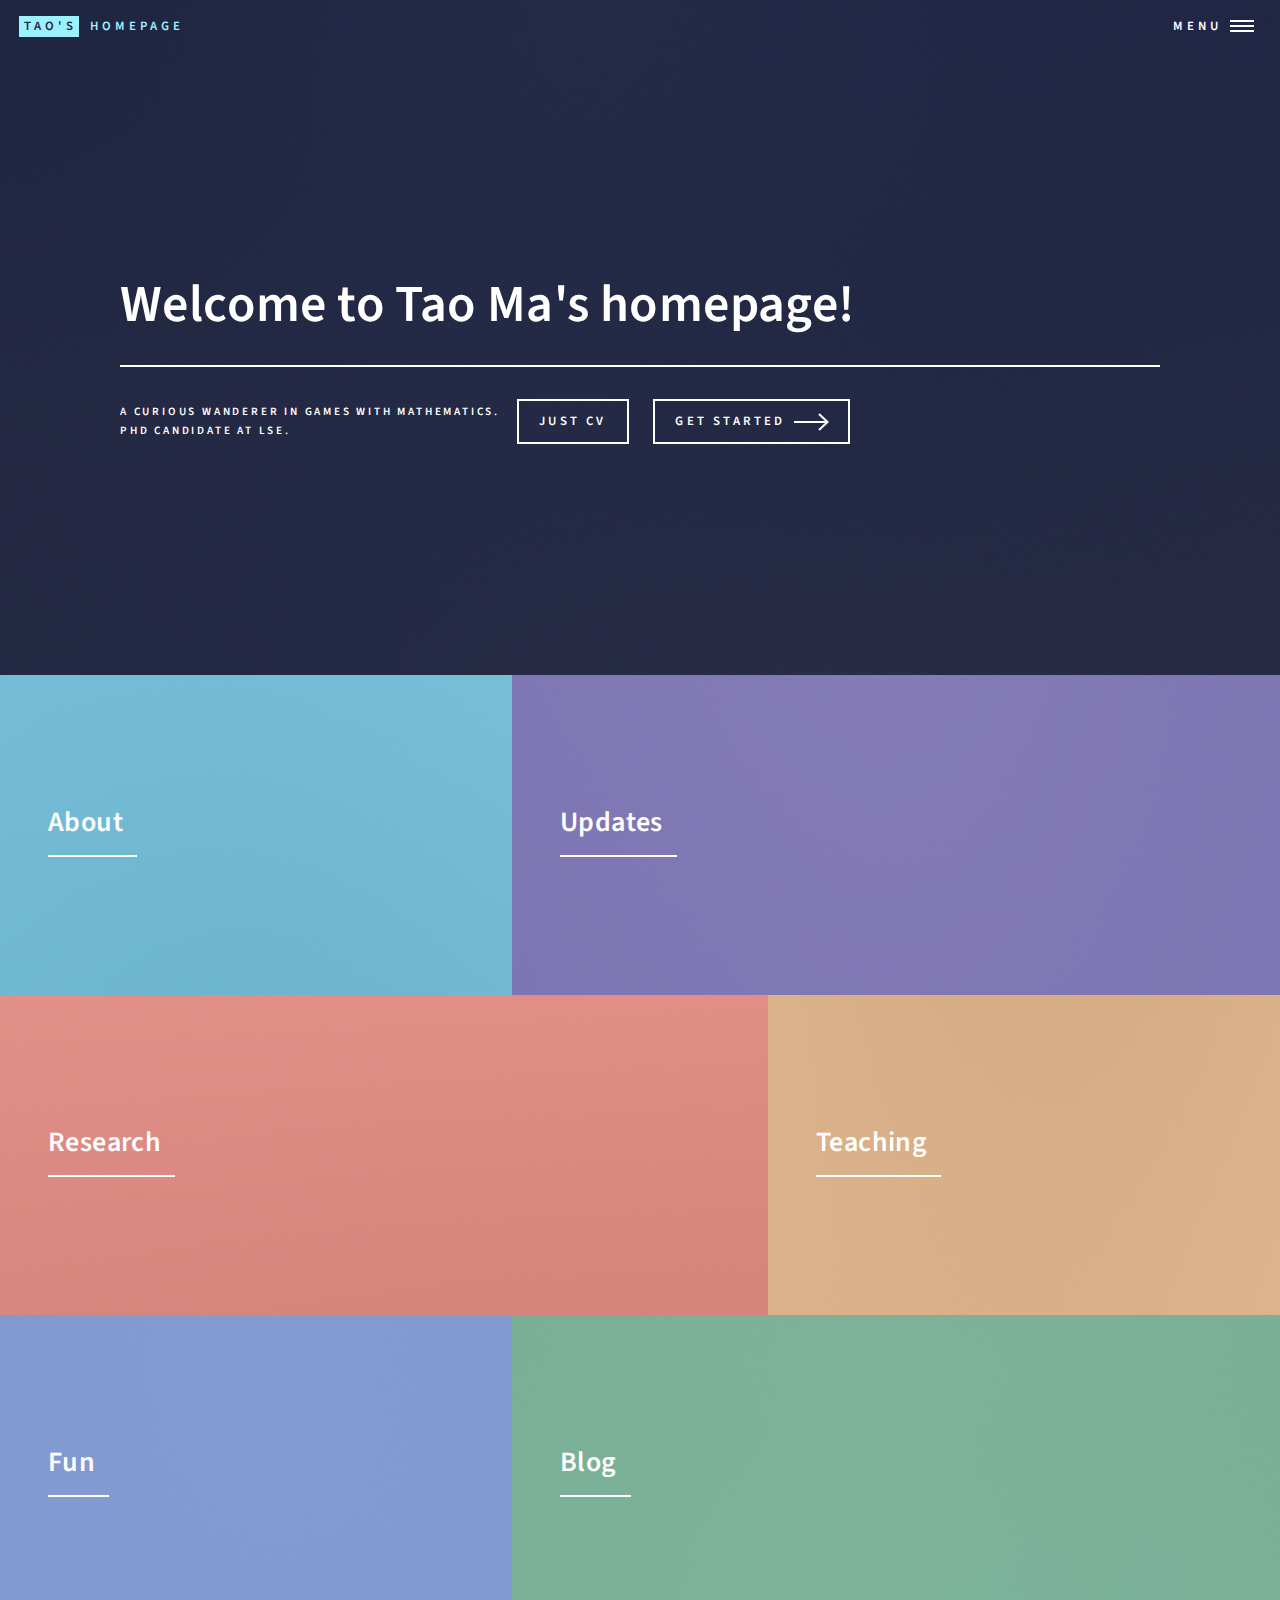
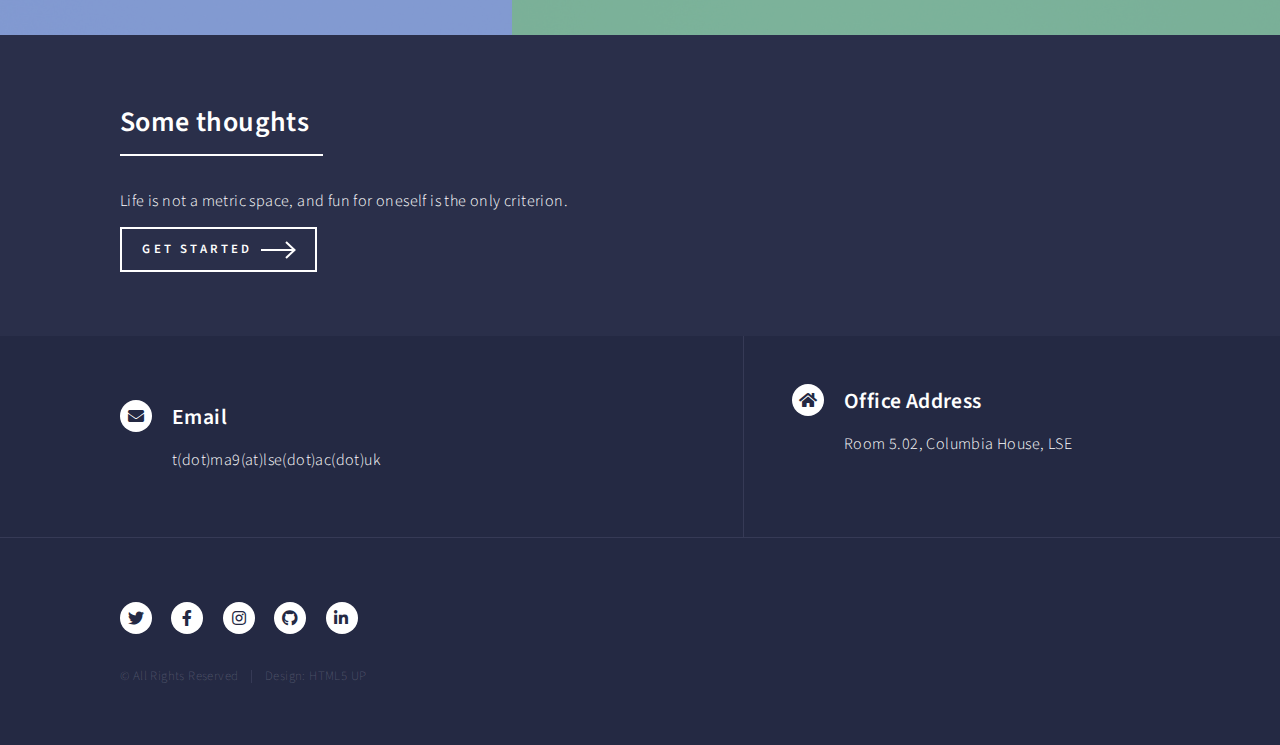
==== index.html @ 15cf1375 "tags" ====
<!DOCTYPE HTML>
<!--
	Forty by HTML5 UP
	html5up.net | @ajlkn
	Free for personal and commercial use under the CCA 3.0 license (html5up.net/license)
-->
<html>
	<head>
		<meta name="google-site-verification" content="vP4Nn0Rr1ziEJzE3baxmVvoo2MXydyArJCoRMBMx2aM" />
		<title>Tao Ma LSE | Homepage</title>
		<meta name="description" content="PhD candidate in Data Science at LSE, focusing on decision sciences with mathematical theories and applicable methods.">
		<meta charset="utf-8" />
		<meta name="viewport" content="width=device-width, initial-scale=1, user-scalable=no" />
		<link rel="stylesheet" href="assets/css/main.css" />
		<noscript><link rel="stylesheet" href="assets/css/noscript.css" /></noscript>

		<!-- Google tag (gtag.js) -->
		<script async src="https://www.googletagmanager.com/gtag/js?id=G-JECNV6J9NW"></script>
		<script>
			window.dataLayer = window.dataLayer || [];
			function gtag(){dataLayer.push(arguments);}
			gtag('js', new Date());

			gtag('config', 'G-JECNV6J9NW');
		</script>
	</head>
	<body class="is-preload">

		<!-- Wrapper -->
			<div id="wrapper">

				<!-- Header -->
					<header id="header" class="alt">
						<a href="index.html" class="logo"><strong>Tao's</strong> <span>Homepage</span></a>
						<nav>
							<a href="#menu">Menu</a>
						</nav>
					</header>

				<!-- Menu -->
					<nav id="menu">
						<ul class="links">
							<li><a href="index.html">Home</a></li>
							<li><a href="about.html">About</a></li>
							<li><a href="updates.html">Updates</a></li>
							<li><a href="research.html">Research</a></li>
							<li><a href="teaching.html">Teaching</a></li>
							<li><a href="fun.html">Fun</a></li>
							<li><a href="blog.html">Blog</a></li>
						</ul>
						<ul class="actions stacked">
							<li><a href="#" class="button primary fit">Get Started</a></li>
							<!-- <li><a href="#" class="button fit">Log In</a></li> -->
						</ul>
					</nav>

				<!-- Banner -->
					<section id="banner" class="major">
						<div class="inner">
							<header class="major">
								<h1>Welcome to Tao Ma's homepage!</h1>
							</header>
							<div class="content">
								<p>A curious wanderer in games with mathematics.<br>
								PhD candidate at LSE.</p>
								<ul class="actions">
									<li><a href="files/CV/cv_medium.pdf" class="button">Just CV</a></li>
								</ul>
								<ul class="actions">
									<li><a href="#one" class="button next scrolly">Get Started</a></li>
								</ul>
							</div>
						</div>
					</section>

				<!-- Main -->
					<div id="main">

						<!-- One -->
							<section id="one" class="tiles">
								<article>
									<span class="image">
										<img src="images/pic01.jpg" alt="" />
									</span>
									<header class="major">
										<h3><a href="about.html" class="link">About</a></h3>
										<!-- <p>Ipsum dolor sit amet</p> -->
									</header>
								</article>
								<article>
									<span class="image">
										<img src="images/pic02.jpg" alt="" />
									</span>
									<header class="major">
										<h3><a href="updates.html" class="link">Updates</a></h3>
										<!-- <p>feugiat amet tempus</p> -->
									</header>
								</article>
								<article>
									<span class="image">
										<img src="images/pic03.jpg" alt="" />
									</span>
									<header class="major">
										<h3><a href="research.html" class="link">Research</a></h3>
										<!-- <p>Lorem etiam nullam</p> -->
									</header>
								</article>
								<article>
									<span class="image">
										<img src="images/pic04.jpg" alt="" />
									</span>
									<header class="major">
										<h3><a href="teaching.html" class="link">Teaching</a></h3>
										<!-- <p>Nisl sed aliquam</p> -->
									</header>
								</article>
								<article>
									<span class="image">
										<img src="images/pic05.jpg" alt="" />
									</span>
									<header class="major">
										<h3><a href="fun.html" class="link">Fun</a></h3>
										<!-- <p>Ipsum dolor sit amet</p> -->
									</header>
								</article>
								<article>
									<span class="image">
										<img src="images/pic06.jpg" alt="" />
									</span>
									<header class="major">
										<h3><a href="blog.html" class="link">Blog</a></h3>
										<!-- <p>Feugiat amet tempus</p> -->
									</header>
								</article>
							</section>

						<!-- Two -->
							<section id="two">
								<div class="inner">
									<header class="major">
										<h2>Some thoughts</h2>
									</header>
									<p>Life is not a metric space, and fun for oneself is the only criterion.</p>
									<!--
									<ul class="actions">
										<li><a href="landing.html" class="button next">Get Started</a></li>
									</ul>
									-->
									<ul class="actions">
										<li><a href="#one" class="button next scrolly">Get Started</a></li>
									</ul>
								</div>
							</section>

					</div>

				<!-- Contact -->
					<section id="contact">
						<div class="inner">
							<section>
								<div class="contact-method">
									<span class="icon solid alt fa-envelope"></span>
									<h3>Email</h3>
									<span>t(dot)ma9(at)lse(dot)ac(dot)uk</span>
								</div>
							</section>
							<section class="split">
								<section>
									<div class="contact-method">
										<span class="icon solid alt fa-home"></span>
										<h3>Office Address</h3>
										<span>Room 5.02, Columbia House, LSE</span>
									</div>
								</section>
							</section>
						</div>
					</section>

				<!-- Footer -->
					<footer id="footer">
						<div class="inner">
							<ul class="icons">
								<li><a href="#" class="icon brands alt fa-twitter"><span class="label">Twitter</span></a></li>
								<li><a href="#" class="icon brands alt fa-facebook-f"><span class="label">Facebook</span></a></li>
								<li><a href="#" class="icon brands alt fa-instagram"><span class="label">Instagram</span></a></li>
								<li><a href="https://github.com/xiaobaobaochifan" class="icon brands alt fa-github"><span class="label">GitHub</span></a></li>
								<li><a href="https://www.linkedin.com/in/tao-ma-93642013a/" class="icon brands alt fa-linkedin-in"><span class="label">LinkedIn</span></a></li>
							</ul>
							<ul class="copyright">
								<li>&copy; All Rights Reserved</li><li>Design: <a href="https://html5up.net">HTML5 UP</a></li>
							</ul>
						</div>
					</footer>

			</div>

		<!-- Scripts -->
			<script src="assets/js/jquery.min.js"></script>
			<script src="assets/js/jquery.scrolly.min.js"></script>
			<script src="assets/js/jquery.scrollex.min.js"></script>
			<script src="assets/js/browser.min.js"></script>
			<script src="assets/js/breakpoints.min.js"></script>
			<script src="assets/js/util.js"></script>
			<script src="assets/js/main.js"></script>

	</body>
</html>
---- assets/css/main.css ----
@import url(fontawesome-all.min.css);
@import url("https://fonts.googleapis.com/css?family=Source+Sans+Pro:300,300italic,600,600italic");

/*
	Forty by HTML5 UP
	html5up.net | @ajlkn
	Free for personal and commercial use under the CCA 3.0 license (html5up.net/license)
*/

html, body, div, span, applet, object,
iframe, h1, h2, h3, h4, h5, h6, p, blockquote,
pre, a, abbr, acronym, address, big, cite,
code, del, dfn, em, img, ins, kbd, q, s, samp,
small, strike, strong, sub, sup, tt, var, b,
u, i, center, dl, dt, dd, ol, ul, li, fieldset,
form, label, legend, table, caption, tbody,
tfoot, thead, tr, th, td, article, aside,
canvas, details, embed, figure, figcaption,
footer, header, hgroup, menu, nav, output, ruby,
section, summary, time, mark, audio, video {
	margin: 0;
	padding: 0;
	border: 0;
	font-size: 100%;
	font: inherit;
	vertical-align: baseline;}

article, aside, details, figcaption, figure,
footer, header, hgroup, menu, nav, section {
	display: block;}

body {
	line-height: 1;
}

ol, ul {
	list-style: none;
}

blockquote, q {
	quotes: none;
}

	blockquote:before, blockquote:after, q:before, q:after {
		content: '';
		content: none;
	}

table {
	border-collapse: collapse;
	border-spacing: 0;
}

body {
	-webkit-text-size-adjust: none;
}

mark {
	background-color: transparent;
	color: inherit;
}

input::-moz-focus-inner {
	border: 0;
	padding: 0;
}

input, select, textarea {
	-moz-appearance: none;
	-webkit-appearance: none;
	-ms-appearance: none;
	appearance: none;
}

/* Basic */

	@-ms-viewport {
		width: device-width;
	}

	body {
		-ms-overflow-style: scrollbar;
	}

	@media screen and (max-width: 480px) {

		html, body {
			min-width: 320px;
		}

	}

	html {
		box-sizing: border-box;
	}

	*, *:before, *:after {
		box-sizing: inherit;
	}

	body {
		background: #242943;
	}

		body.is-preload *, body.is-preload *:before, body.is-preload *:after {
			-moz-animation: none !important;
			-webkit-animation: none !important;
			-ms-animation: none !important;
			animation: none !important;
			-moz-transition: none !important;
			-webkit-transition: none !important;
			-ms-transition: none !important;
			transition: none !important;
		}

/* Type */

	body, input, select, textarea {
		color: #ffffff;
		font-family: "Source Sans Pro", Helvetica, sans-serif;
		font-size: 17pt;
		font-weight: 300;
		letter-spacing: 0.025em;
		line-height: 1.65;
	}

		@media screen and (max-width: 1680px) {

			body, input, select, textarea {
				font-size: 14pt;
			}

		}

		@media screen and (max-width: 1280px) {

			body, input, select, textarea {
				font-size: 12pt;
			}

		}

		@media screen and (max-width: 360px) {

			body, input, select, textarea {
				font-size: 11pt;
			}

		}

	a {
		-moz-transition: color 0.2s ease-in-out, border-bottom-color 0.2s ease-in-out;
		-webkit-transition: color 0.2s ease-in-out, border-bottom-color 0.2s ease-in-out;
		-ms-transition: color 0.2s ease-in-out, border-bottom-color 0.2s ease-in-out;
		transition: color 0.2s ease-in-out, border-bottom-color 0.2s ease-in-out;
		border-bottom: dotted 0px;
		color: inherit;
		text-decoration: none;
	}

		a:hover {
			border-bottom-color: transparent;
			color: #9bf1ff !important;
			font-weight: 600;
		}

		a:active {
			color: #53e3fb !important;
		}

	strong, b {
		color: #ffffff;
		font-weight: 600;
	}

	em, i {
		font-style: italic;
	}

	p {
		margin: 0 0 0.8em 0;
	}

	h1, h2, h3, h4, h5, h6 {
		color: #ffffff;
		font-weight: 600;
		line-height: 1.65;
		margin: 0 0 1em 0;
	}

		h1 a, h2 a, h3 a, h4 a, h5 a, h6 a {
			color: inherit;
			border-bottom: 0;
		}

	h1 {
		font-size: 2.5em;
	}

	h2 {
		font-size: 1.75em;
	}

	h3 {
		font-size: 1.35em;
	}

	h4 {
		font-size: 1.1em;
	}

	h5 {
		font-size: 0.9em;
	}

	h6 {
		font-size: 0.7em;
	}

	@media screen and (max-width: 736px) {

		h1 {
			font-size: 2em;
		}

		h2 {
			font-size: 1.5em;
		}

		h3 {
			font-size: 1.25em;
		}

	}

	sub {
		font-size: 0.8em;
		position: relative;
		top: 0.5em;
	}

	sup {
		font-size: 0.8em;
		position: relative;
		top: -0.5em;
	}

	blockquote {
		border-left: solid 4px rgba(212, 212, 255, 0.1);
		font-style: italic;
		margin: 0 0 2em 0;
		padding: 0.5em 0 0.5em 2em;
	}

	code {
		background: rgba(212, 212, 255, 0.035);
		font-family: "Courier New", monospace;
		font-size: 0.9em;
		margin: 0 0.25em;
		padding: 0.25em 0.65em;
	}

	pre {
		-webkit-overflow-scrolling: touch;
		font-family: "Courier New", monospace;
		font-size: 0.9em;
		margin: 0 0 2em 0;
	}

		pre code {
			display: block;
			line-height: 1.75;
			padding: 1em 1.5em;
			overflow-x: auto;
		}

	hr {
		border: 0;
		border-bottom: solid 1px rgba(212, 212, 255, 0.1);
		margin: 2em 0;
	}

		hr.major {
			margin: 3em 0;
		}

	.align-left {
		text-align: left;
	}

	.align-center {
		text-align: center;
	}

	.align-right {
		text-align: right;
	}

/* Row */

	.row {
		display: flex;
		flex-wrap: wrap;
		box-sizing: border-box;
		align-items: stretch;
	}

		.row > * {
			box-sizing: border-box;
		}

		.row.gtr-uniform > * > :last-child {
			margin-bottom: 0;
		}

		.row.aln-left {
			justify-content: flex-start;
		}

		.row.aln-center {
			justify-content: center;
		}

		.row.aln-right {
			justify-content: flex-end;
		}

		.row.aln-top {
			align-items: flex-start;
		}

		.row.aln-middle {
			align-items: center;
		}

		.row.aln-bottom {
			align-items: flex-end;
		}

		.row > .imp {
			order: -1;
		}

		.row > .col-1 {
			width: 8.33333%;
		}

		.row > .off-1 {
			margin-left: 8.33333%;
		}

		.row > .col-2 {
			width: 16.66667%;
		}

		.row > .off-2 {
			margin-left: 16.66667%;
		}

		.row > .col-3 {
			width: 25%;
		}

		.row > .off-3 {
			margin-left: 25%;
		}

		.row > .col-4 {
			width: 33.33333%;
		}

		.row > .off-4 {
			margin-left: 33.33333%;
		}

		.row > .col-5 {
			width: 41.66667%;
		}

		.row > .off-5 {
			margin-left: 41.66667%;
		}

		.row > .col-6 {
			width: 50%;
		}

		.row > .off-6 {
			margin-left: 50%;
		}

		.row > .col-7 {
			width: 58.33333%;
		}

		.row > .off-7 {
			margin-left: 58.33333%;
		}

		.row > .col-8 {
			width: 66.66667%;
		}

		.row > .off-8 {
			margin-left: 66.66667%;
		}

		.row > .col-9 {
			width: 75%;
		}

		.row > .off-9 {
			margin-left: 75%;
		}

		.row > .col-10 {
			width: 83.33333%;
		}

		.row > .off-10 {
			margin-left: 83.33333%;
		}

		.row > .col-11 {
			width: 91.66667%;
		}

		.row > .off-11 {
			margin-left: 91.66667%;
		}

		.row > .col-12 {
			width: 100%;
		}

		.row > .off-12 {
			margin-left: 100%;
		}

		.row.gtr-0 {
			margin-top: 0;
			margin-left: 0em;
		}

			.row.gtr-0 > * {
				padding: 0 0 0 0em;
			}

			.row.gtr-0.gtr-uniform {
				margin-top: 0em;
			}

				.row.gtr-0.gtr-uniform > * {
					padding-top: 0em;
				}

		.row.gtr-25 {
			margin-top: 0;
			margin-left: -0.5em;
		}

			.row.gtr-25 > * {
				padding: 0 0 0 0.5em;
			}

			.row.gtr-25.gtr-uniform {
				margin-top: -0.5em;
			}

				.row.gtr-25.gtr-uniform > * {
					padding-top: 0.5em;
				}

		.row.gtr-50 {
			margin-top: 0;
			margin-left: -1em;
		}

			.row.gtr-50 > * {
				padding: 0 0 0 1em;
			}

			.row.gtr-50.gtr-uniform {
				margin-top: -1em;
			}

				.row.gtr-50.gtr-uniform > * {
					padding-top: 1em;
				}

		.row {
			margin-top: 0;
			margin-left: -2em;
		}

			.row > * {
				padding: 0 0 0 2em;
			}

			.row.gtr-uniform {
				margin-top: -2em;
			}

				.row.gtr-uniform > * {
					padding-top: 2em;
				}

		.row.gtr-150 {
			margin-top: 0;
			margin-left: -3em;
		}

			.row.gtr-150 > * {
				padding: 0 0 0 3em;
			}

			.row.gtr-150.gtr-uniform {
				margin-top: -3em;
			}

				.row.gtr-150.gtr-uniform > * {
					padding-top: 3em;
				}

		.row.gtr-200 {
			margin-top: 0;
			margin-left: -4em;
		}

			.row.gtr-200 > * {
				padding: 0 0 0 4em;
			}

			.row.gtr-200.gtr-uniform {
				margin-top: -4em;
			}

				.row.gtr-200.gtr-uniform > * {
					padding-top: 4em;
				}

		@media screen and (max-width: 1680px) {

			.row {
				display: flex;
				flex-wrap: wrap;
				box-sizing: border-box;
				align-items: stretch;
			}

				.row > * {
					box-sizing: border-box;
				}

				.row.gtr-uniform > * > :last-child {
					margin-bottom: 0;
				}

				.row.aln-left {
					justify-content: flex-start;
				}

				.row.aln-center {
					justify-content: center;
				}

				.row.aln-right {
					justify-content: flex-end;
				}

				.row.aln-top {
					align-items: flex-start;
				}

				.row.aln-middle {
					align-items: center;
				}

				.row.aln-bottom {
					align-items: flex-end;
				}

				.row > .imp-xlarge {
					order: -1;
				}

				.row > .col-1-xlarge {
					width: 8.33333%;
				}

				.row > .off-1-xlarge {
					margin-left: 8.33333%;
				}

				.row > .col-2-xlarge {
					width: 16.66667%;
				}

				.row > .off-2-xlarge {
					margin-left: 16.66667%;
				}

				.row > .col-3-xlarge {
					width: 25%;
				}

				.row > .off-3-xlarge {
					margin-left: 25%;
				}

				.row > .col-4-xlarge {
					width: 33.33333%;
				}

				.row > .off-4-xlarge {
					margin-left: 33.33333%;
				}

				.row > .col-5-xlarge {
					width: 41.66667%;
				}

				.row > .off-5-xlarge {
					margin-left: 41.66667%;
				}

				.row > .col-6-xlarge {
					width: 50%;
				}

				.row > .off-6-xlarge {
					margin-left: 50%;
				}

				.row > .col-7-xlarge {
					width: 58.33333%;
				}

				.row > .off-7-xlarge {
					margin-left: 58.33333%;
				}

				.row > .col-8-xlarge {
					width: 66.66667%;
				}

				.row > .off-8-xlarge {
					margin-left: 66.66667%;
				}

				.row > .col-9-xlarge {
					width: 75%;
				}

				.row > .off-9-xlarge {
					margin-left: 75%;
				}

				.row > .col-10-xlarge {
					width: 83.33333%;
				}

				.row > .off-10-xlarge {
					margin-left: 83.33333%;
				}

				.row > .col-11-xlarge {
					width: 91.66667%;
				}

				.row > .off-11-xlarge {
					margin-left: 91.66667%;
				}

				.row > .col-12-xlarge {
					width: 100%;
				}

				.row > .off-12-xlarge {
					margin-left: 100%;
				}

				.row.gtr-0 {
					margin-top: 0;
					margin-left: 0em;
				}

					.row.gtr-0 > * {
						padding: 0 0 0 0em;
					}

					.row.gtr-0.gtr-uniform {
						margin-top: 0em;
					}

						.row.gtr-0.gtr-uniform > * {
							padding-top: 0em;
						}

				.row.gtr-25 {
					margin-top: 0;
					margin-left: -0.5em;
				}

					.row.gtr-25 > * {
						padding: 0 0 0 0.5em;
					}

					.row.gtr-25.gtr-uniform {
						margin-top: -0.5em;
					}

						.row.gtr-25.gtr-uniform > * {
							padding-top: 0.5em;
						}

				.row.gtr-50 {
					margin-top: 0;
					margin-left: -1em;
				}

					.row.gtr-50 > * {
						padding: 0 0 0 1em;
					}

					.row.gtr-50.gtr-uniform {
						margin-top: -1em;
					}

						.row.gtr-50.gtr-uniform > * {
							padding-top: 1em;
						}

				.row {
					margin-top: 0;
					margin-left: -2em;
				}

					.row > * {
						padding: 0 0 0 2em;
					}

					.row.gtr-uniform {
						margin-top: -2em;
					}

						.row.gtr-uniform > * {
							padding-top: 2em;
						}

				.row.gtr-150 {
					margin-top: 0;
					margin-left: -3em;
				}

					.row.gtr-150 > * {
						padding: 0 0 0 3em;
					}

					.row.gtr-150.gtr-uniform {
						margin-top: -3em;
					}

						.row.gtr-150.gtr-uniform > * {
							padding-top: 3em;
						}

				.row.gtr-200 {
					margin-top: 0;
					margin-left: -4em;
				}

					.row.gtr-200 > * {
						padding: 0 0 0 4em;
					}

					.row.gtr-200.gtr-uniform {
						margin-top: -4em;
					}

						.row.gtr-200.gtr-uniform > * {
							padding-top: 4em;
						}

		}

		@media screen and (max-width: 1280px) {

			.row {
				display: flex;
				flex-wrap: wrap;
				box-sizing: border-box;
				align-items: stretch;
			}

				.row > * {
					box-sizing: border-box;
				}

				.row.gtr-uniform > * > :last-child {
					margin-bottom: 0;
				}

				.row.aln-left {
					justify-content: flex-start;
				}

				.row.aln-center {
					justify-content: center;
				}

				.row.aln-right {
					justify-content: flex-end;
				}

				.row.aln-top {
					align-items: flex-start;
				}

				.row.aln-middle {
					align-items: center;
				}

				.row.aln-bottom {
					align-items: flex-end;
				}

				.row > .imp-large {
					order: -1;
				}

				.row > .col-1-large {
					width: 8.33333%;
				}

				.row > .off-1-large {
					margin-left: 8.33333%;
				}

				.row > .col-2-large {
					width: 16.66667%;
				}

				.row > .off-2-large {
					margin-left: 16.66667%;
				}

				.row > .col-3-large {
					width: 25%;
				}

				.row > .off-3-large {
					margin-left: 25%;
				}

				.row > .col-4-large {
					width: 33.33333%;
				}

				.row > .off-4-large {
					margin-left: 33.33333%;
				}

				.row > .col-5-large {
					width: 41.66667%;
				}

				.row > .off-5-large {
					margin-left: 41.66667%;
				}

				.row > .col-6-large {
					width: 50%;
				}

				.row > .off-6-large {
					margin-left: 50%;
				}

				.row > .col-7-large {
					width: 58.33333%;
				}

				.row > .off-7-large {
					margin-left: 58.33333%;
				}

				.row > .col-8-large {
					width: 66.66667%;
				}

				.row > .off-8-large {
					margin-left: 66.66667%;
				}

				.row > .col-9-large {
					width: 75%;
				}

				.row > .off-9-large {
					margin-left: 75%;
				}

				.row > .col-10-large {
					width: 83.33333%;
				}

				.row > .off-10-large {
					margin-left: 83.33333%;
				}

				.row > .col-11-large {
					width: 91.66667%;
				}

				.row > .off-11-large {
					margin-left: 91.66667%;
				}

				.row > .col-12-large {
					width: 100%;
				}

				.row > .off-12-large {
					margin-left: 100%;
				}

				.row.gtr-0 {
					margin-top: 0;
					margin-left: 0em;
				}

					.row.gtr-0 > * {
						padding: 0 0 0 0em;
					}

					.row.gtr-0.gtr-uniform {
						margin-top: 0em;
					}

						.row.gtr-0.gtr-uniform > * {
							padding-top: 0em;
						}

				.row.gtr-25 {
					margin-top: 0;
					margin-left: -0.375em;
				}

					.row.gtr-25 > * {
						padding: 0 0 0 0.375em;
					}

					.row.gtr-25.gtr-uniform {
						margin-top: -0.375em;
					}

						.row.gtr-25.gtr-uniform > * {
							padding-top: 0.375em;
						}

				.row.gtr-50 {
					margin-top: 0;
					margin-left: -0.75em;
				}

					.row.gtr-50 > * {
						padding: 0 0 0 0.75em;
					}

					.row.gtr-50.gtr-uniform {
						margin-top: -0.75em;
					}

						.row.gtr-50.gtr-uniform > * {
							padding-top: 0.75em;
						}

				.row {
					margin-top: 0;
					margin-left: -1.5em;
				}

					.row > * {
						padding: 0 0 0 1.5em;
					}

					.row.gtr-uniform {
						margin-top: -1.5em;
					}

						.row.gtr-uniform > * {
							padding-top: 1.5em;
						}

				.row.gtr-150 {
					margin-top: 0;
					margin-left: -2.25em;
				}

					.row.gtr-150 > * {
						padding: 0 0 0 2.25em;
					}

					.row.gtr-150.gtr-uniform {
						margin-top: -2.25em;
					}

						.row.gtr-150.gtr-uniform > * {
							padding-top: 2.25em;
						}

				.row.gtr-200 {
					margin-top: 0;
					margin-left: -3em;
				}

					.row.gtr-200 > * {
						padding: 0 0 0 3em;
					}

					.row.gtr-200.gtr-uniform {
						margin-top: -3em;
					}

						.row.gtr-200.gtr-uniform > * {
							padding-top: 3em;
						}

		}

		@media screen and (max-width: 980px) {

			.row {
				display: flex;
				flex-wrap: wrap;
				box-sizing: border-box;
				align-items: stretch;
			}

				.row > * {
					box-sizing: border-box;
				}

				.row.gtr-uniform > * > :last-child {
					margin-bottom: 0;
				}

				.row.aln-left {
					justify-content: flex-start;
				}

				.row.aln-center {
					justify-content: center;
				}

				.row.aln-right {
					justify-content: flex-end;
				}

				.row.aln-top {
					align-items: flex-start;
				}

				.row.aln-middle {
					align-items: center;
				}

				.row.aln-bottom {
					align-items: flex-end;
				}

				.row > .imp-medium {
					order: -1;
				}

				.row > .col-1-medium {
					width: 8.33333%;
				}

				.row > .off-1-medium {
					margin-left: 8.33333%;
				}

				.row > .col-2-medium {
					width: 16.66667%;
				}

				.row > .off-2-medium {
					margin-left: 16.66667%;
				}

				.row > .col-3-medium {
					width: 25%;
				}

				.row > .off-3-medium {
					margin-left: 25%;
				}

				.row > .col-4-medium {
					width: 33.33333%;
				}

				.row > .off-4-medium {
					margin-left: 33.33333%;
				}

				.row > .col-5-medium {
					width: 41.66667%;
				}

				.row > .off-5-medium {
					margin-left: 41.66667%;
				}

				.row > .col-6-medium {
					width: 50%;
				}

				.row > .off-6-medium {
					margin-left: 50%;
				}

				.row > .col-7-medium {
					width: 58.33333%;
				}

				.row > .off-7-medium {
					margin-left: 58.33333%;
				}

				.row > .col-8-medium {
					width: 66.66667%;
				}

				.row > .off-8-medium {
					margin-left: 66.66667%;
				}

				.row > .col-9-medium {
					width: 75%;
				}

				.row > .off-9-medium {
					margin-left: 75%;
				}

				.row > .col-10-medium {
					width: 83.33333%;
				}

				.row > .off-10-medium {
					margin-left: 83.33333%;
				}

				.row > .col-11-medium {
					width: 91.66667%;
				}

				.row > .off-11-medium {
					margin-left: 91.66667%;
				}

				.row > .col-12-medium {
					width: 100%;
				}

				.row > .off-12-medium {
					margin-left: 100%;
				}

				.row.gtr-0 {
					margin-top: 0;
					margin-left: 0em;
				}

					.row.gtr-0 > * {
						padding: 0 0 0 0em;
					}

					.row.gtr-0.gtr-uniform {
						margin-top: 0em;
					}

						.row.gtr-0.gtr-uniform > * {
							padding-top: 0em;
						}

				.row.gtr-25 {
					margin-top: 0;
					margin-left: -0.375em;
				}

					.row.gtr-25 > * {
						padding: 0 0 0 0.375em;
					}

					.row.gtr-25.gtr-uniform {
						margin-top: -0.375em;
					}

						.row.gtr-25.gtr-uniform > * {
							padding-top: 0.375em;
						}

				.row.gtr-50 {
					margin-top: 0;
					margin-left: -0.75em;
				}

					.row.gtr-50 > * {
						padding: 0 0 0 0.75em;
					}

					.row.gtr-50.gtr-uniform {
						margin-top: -0.75em;
					}

						.row.gtr-50.gtr-uniform > * {
							padding-top: 0.75em;
						}

				.row {
					margin-top: 0;
					margin-left: -1.5em;
				}

					.row > * {
						padding: 0 0 0 1.5em;
					}

					.row.gtr-uniform {
						margin-top: -1.5em;
					}

						.row.gtr-uniform > * {
							padding-top: 1.5em;
						}

				.row.gtr-150 {
					margin-top: 0;
					margin-left: -2.25em;
				}

					.row.gtr-150 > * {
						padding: 0 0 0 2.25em;
					}

					.row.gtr-150.gtr-uniform {
						margin-top: -2.25em;
					}

						.row.gtr-150.gtr-uniform > * {
							padding-top: 2.25em;
						}

				.row.gtr-200 {
					margin-top: 0;
					margin-left: -3em;
				}

					.row.gtr-200 > * {
						padding: 0 0 0 3em;
					}

					.row.gtr-200.gtr-uniform {
						margin-top: -3em;
					}

						.row.gtr-200.gtr-uniform > * {
							padding-top: 3em;
						}

		}

		@media screen and (max-width: 736px) {

			.row {
				display: flex;
				flex-wrap: wrap;
				box-sizing: border-box;
				align-items: stretch;
			}

				.row > * {
					box-sizing: border-box;
				}

				.row.gtr-uniform > * > :last-child {
					margin-bottom: 0;
				}

				.row.aln-left {
					justify-content: flex-start;
				}

				.row.aln-center {
					justify-content: center;
				}

				.row.aln-right {
					justify-content: flex-end;
				}

				.row.aln-top {
					align-items: flex-start;
				}

				.row.aln-middle {
					align-items: center;
				}

				.row.aln-bottom {
					align-items: flex-end;
				}

				.row > .imp-small {
					order: -1;
				}

				.row > .col-1-small {
					width: 8.33333%;
				}

				.row > .off-1-small {
					margin-left: 8.33333%;
				}

				.row > .col-2-small {
					width: 16.66667%;
				}

				.row > .off-2-small {
					margin-left: 16.66667%;
				}

				.row > .col-3-small {
					width: 25%;
				}

				.row > .off-3-small {
					margin-left: 25%;
				}

				.row > .col-4-small {
					width: 33.33333%;
				}

				.row > .off-4-small {
					margin-left: 33.33333%;
				}

				.row > .col-5-small {
					width: 41.66667%;
				}

				.row > .off-5-small {
					margin-left: 41.66667%;
				}

				.row > .col-6-small {
					width: 50%;
				}

				.row > .off-6-small {
					margin-left: 50%;
				}

				.row > .col-7-small {
					width: 58.33333%;
				}

				.row > .off-7-small {
					margin-left: 58.33333%;
				}

				.row > .col-8-small {
					width: 66.66667%;
				}

				.row > .off-8-small {
					margin-left: 66.66667%;
				}

				.row > .col-9-small {
					width: 75%;
				}

				.row > .off-9-small {
					margin-left: 75%;
				}

				.row > .col-10-small {
					width: 83.33333%;
				}

				.row > .off-10-small {
					margin-left: 83.33333%;
				}

				.row > .col-11-small {
					width: 91.66667%;
				}

				.row > .off-11-small {
					margin-left: 91.66667%;
				}

				.row > .col-12-small {
					width: 100%;
				}

				.row > .off-12-small {
					margin-left: 100%;
				}

				.row.gtr-0 {
					margin-top: 0;
					margin-left: 0em;
				}

					.row.gtr-0 > * {
						padding: 0 0 0 0em;
					}

					.row.gtr-0.gtr-uniform {
						margin-top: 0em;
					}

						.row.gtr-0.gtr-uniform > * {
							padding-top: 0em;
						}

				.row.gtr-25 {
					margin-top: 0;
					margin-left: -0.3125em;
				}

					.row.gtr-25 > * {
						padding: 0 0 0 0.3125em;
					}

					.row.gtr-25.gtr-uniform {
						margin-top: -0.3125em;
					}

						.row.gtr-25.gtr-uniform > * {
							padding-top: 0.3125em;
						}

				.row.gtr-50 {
					margin-top: 0;
					margin-left: -0.625em;
				}

					.row.gtr-50 > * {
						padding: 0 0 0 0.625em;
					}

					.row.gtr-50.gtr-uniform {
						margin-top: -0.625em;
					}

						.row.gtr-50.gtr-uniform > * {
							padding-top: 0.625em;
						}

				.row {
					margin-top: 0;
					margin-left: -1.25em;
				}

					.row > * {
						padding: 0 0 0 1.25em;
					}

					.row.gtr-uniform {
						margin-top: -1.25em;
					}

						.row.gtr-uniform > * {
							padding-top: 1.25em;
						}

				.row.gtr-150 {
					margin-top: 0;
					margin-left: -1.875em;
				}

					.row.gtr-150 > * {
						padding: 0 0 0 1.875em;
					}

					.row.gtr-150.gtr-uniform {
						margin-top: -1.875em;
					}

						.row.gtr-150.gtr-uniform > * {
							padding-top: 1.875em;
						}

				.row.gtr-200 {
					margin-top: 0;
					margin-left: -2.5em;
				}

					.row.gtr-200 > * {
						padding: 0 0 0 2.5em;
					}

					.row.gtr-200.gtr-uniform {
						margin-top: -2.5em;
					}

						.row.gtr-200.gtr-uniform > * {
							padding-top: 2.5em;
						}

		}

		@media screen and (max-width: 480px) {

			.row {
				display: flex;
				flex-wrap: wrap;
				box-sizing: border-box;
				align-items: stretch;
			}

				.row > * {
					box-sizing: border-box;
				}

				.row.gtr-uniform > * > :last-child {
					margin-bottom: 0;
				}

				.row.aln-left {
					justify-content: flex-start;
				}

				.row.aln-center {
					justify-content: center;
				}

				.row.aln-right {
					justify-content: flex-end;
				}

				.row.aln-top {
					align-items: flex-start;
				}

				.row.aln-middle {
					align-items: center;
				}

				.row.aln-bottom {
					align-items: flex-end;
				}

				.row > .imp-xsmall {
					order: -1;
				}

				.row > .col-1-xsmall {
					width: 8.33333%;
				}

				.row > .off-1-xsmall {
					margin-left: 8.33333%;
				}

				.row > .col-2-xsmall {
					width: 16.66667%;
				}

				.row > .off-2-xsmall {
					margin-left: 16.66667%;
				}

				.row > .col-3-xsmall {
					width: 25%;
				}

				.row > .off-3-xsmall {
					margin-left: 25%;
				}

				.row > .col-4-xsmall {
					width: 33.33333%;
				}

				.row > .off-4-xsmall {
					margin-left: 33.33333%;
				}

				.row > .col-5-xsmall {
					width: 41.66667%;
				}

				.row > .off-5-xsmall {
					margin-left: 41.66667%;
				}

				.row > .col-6-xsmall {
					width: 50%;
				}

				.row > .off-6-xsmall {
					margin-left: 50%;
				}

				.row > .col-7-xsmall {
					width: 58.33333%;
				}

				.row > .off-7-xsmall {
					margin-left: 58.33333%;
				}

				.row > .col-8-xsmall {
					width: 66.66667%;
				}

				.row > .off-8-xsmall {
					margin-left: 66.66667%;
				}

				.row > .col-9-xsmall {
					width: 75%;
				}

				.row > .off-9-xsmall {
					margin-left: 75%;
				}

				.row > .col-10-xsmall {
					width: 83.33333%;
				}

				.row > .off-10-xsmall {
					margin-left: 83.33333%;
				}

				.row > .col-11-xsmall {
					width: 91.66667%;
				}

				.row > .off-11-xsmall {
					margin-left: 91.66667%;
				}

				.row > .col-12-xsmall {
					width: 100%;
				}

				.row > .off-12-xsmall {
					margin-left: 100%;
				}

				.row.gtr-0 {
					margin-top: 0;
					margin-left: 0em;
				}

					.row.gtr-0 > * {
						padding: 0 0 0 0em;
					}

					.row.gtr-0.gtr-uniform {
						margin-top: 0em;
					}

						.row.gtr-0.gtr-uniform > * {
							padding-top: 0em;
						}

				.row.gtr-25 {
					margin-top: 0;
					margin-left: -0.3125em;
				}

					.row.gtr-25 > * {
						padding: 0 0 0 0.3125em;
					}

					.row.gtr-25.gtr-uniform {
						margin-top: -0.3125em;
					}

						.row.gtr-25.gtr-uniform > * {
							padding-top: 0.3125em;
						}

				.row.gtr-50 {
					margin-top: 0;
					margin-left: -0.625em;
				}

					.row.gtr-50 > * {
						padding: 0 0 0 0.625em;
					}

					.row.gtr-50.gtr-uniform {
						margin-top: -0.625em;
					}

						.row.gtr-50.gtr-uniform > * {
							padding-top: 0.625em;
						}

				.row {
					margin-top: 0;
					margin-left: -1.25em;
				}

					.row > * {
						padding: 0 0 0 1.25em;
					}

					.row.gtr-uniform {
						margin-top: -1.25em;
					}

						.row.gtr-uniform > * {
							padding-top: 1.25em;
						}

				.row.gtr-150 {
					margin-top: 0;
					margin-left: -1.875em;
				}

					.row.gtr-150 > * {
						padding: 0 0 0 1.875em;
					}

					.row.gtr-150.gtr-uniform {
						margin-top: -1.875em;
					}

						.row.gtr-150.gtr-uniform > * {
							padding-top: 1.875em;
						}

				.row.gtr-200 {
					margin-top: 0;
					margin-left: -2.5em;
				}

					.row.gtr-200 > * {
						padding: 0 0 0 2.5em;
					}

					.row.gtr-200.gtr-uniform {
						margin-top: -2.5em;
					}

						.row.gtr-200.gtr-uniform > * {
							padding-top: 2.5em;
						}

		}

/* Section/Article */

	section.special, article.special {
		text-align: center;
	}

	header.major {
		width: -moz-max-content;
		width: -webkit-max-content;
		width: -ms-max-content;
		width: max-content;
		margin-bottom: 2em;
	}

		header.major > :first-child {
			margin-bottom: 0;
			width: calc(100% + 0.5em);
		}

			header.major > :first-child:after {
				content: '';
				background-color: #ffffff;
				display: block;
				height: 2px;
				margin: 0.325em 0 0.5em 0;
				width: 100%;
			}

		header.major > p {
			font-size: 0.7em;
			font-weight: 600;
			letter-spacing: 0.25em;
			margin-bottom: 0;
			text-transform: uppercase;
		}

		body.is-ie header.major > :first-child:after {
			max-width: 9em;
		}

		body.is-ie header.major > h1:after {
			max-width: 100% !important;
		}

	@media screen and (max-width: 736px) {

		header.major > p br {
			display: none;
		}

	}

/* Form */

	form {
		margin: 0 0 2em 0;
	}

		form > :last-child {
			margin-bottom: 0;
		}

		form > .fields {
			display: -moz-flex;
			display: -webkit-flex;
			display: -ms-flex;
			display: flex;
			-moz-flex-wrap: wrap;
			-webkit-flex-wrap: wrap;
			-ms-flex-wrap: wrap;
			flex-wrap: wrap;
			width: calc(100% + 3em);
			margin: -1.5em 0 2em -1.5em;
		}

			form > .fields > .field {
				-moz-flex-grow: 0;
				-webkit-flex-grow: 0;
				-ms-flex-grow: 0;
				flex-grow: 0;
				-moz-flex-shrink: 0;
				-webkit-flex-shrink: 0;
				-ms-flex-shrink: 0;
				flex-shrink: 0;
				padding: 1.5em 0 0 1.5em;
				width: calc(100% - 1.5em);
			}

				form > .fields > .field.half {
					width: calc(50% - 0.75em);
				}

				form > .fields > .field.third {
					width: calc(100%/3 - 0.5em);
				}

				form > .fields > .field.quarter {
					width: calc(25% - 0.375em);
				}

		@media screen and (max-width: 480px) {

			form > .fields {
				width: calc(100% + 3em);
				margin: -1.5em 0 2em -1.5em;
			}

				form > .fields > .field {
					padding: 1.5em 0 0 1.5em;
					width: calc(100% - 1.5em);
				}

					form > .fields > .field.half {
						width: calc(100% - 1.5em);
					}

					form > .fields > .field.third {
						width: calc(100% - 1.5em);
					}

					form > .fields > .field.quarter {
						width: calc(100% - 1.5em);
					}

		}

	label {
		color: #ffffff;
		display: block;
		font-size: 0.8em;
		font-weight: 600;
		letter-spacing: 0.25em;
		margin: 0 0 1em 0;
		text-transform: uppercase;
	}

	input[type="text"],
	input[type="password"],
	input[type="email"],
	input[type="tel"],
	input[type="search"],
	input[type="url"],
	select,
	textarea {
		-moz-appearance: none;
		-webkit-appearance: none;
		-ms-appearance: none;
		appearance: none;
		background: rgba(212, 212, 255, 0.035);
		border: none;
		border-radius: 0;
		color: inherit;
		display: block;
		outline: 0;
		padding: 0 1em;
		text-decoration: none;
		width: 100%;
	}

		input[type="text"]:invalid,
		input[type="password"]:invalid,
		input[type="email"]:invalid,
		input[type="tel"]:invalid,
		input[type="search"]:invalid,
		input[type="url"]:invalid,
		select:invalid,
		textarea:invalid {
			box-shadow: none;
		}

		input[type="text"]:focus,
		input[type="password"]:focus,
		input[type="email"]:focus,
		input[type="tel"]:focus,
		input[type="search"]:focus,
		input[type="url"]:focus,
		select:focus,
		textarea:focus {
			border-color: #9bf1ff;
			box-shadow: 0 0 0 2px #9bf1ff;
		}

	select {
		background-image: url("data:image/svg+xml;charset=utf8,%3Csvg xmlns='http://www.w3.org/2000/svg' width='40' height='40' preserveAspectRatio='none' viewBox='0 0 40 40'%3E%3Cpath d='M9.4,12.3l10.4,10.4l10.4-10.4c0.2-0.2,0.5-0.4,0.9-0.4c0.3,0,0.6,0.1,0.9,0.4l3.3,3.3c0.2,0.2,0.4,0.5,0.4,0.9 c0,0.4-0.1,0.6-0.4,0.9L20.7,31.9c-0.2,0.2-0.5,0.4-0.9,0.4c-0.3,0-0.6-0.1-0.9-0.4L4.3,17.3c-0.2-0.2-0.4-0.5-0.4-0.9 c0-0.4,0.1-0.6,0.4-0.9l3.3-3.3c0.2-0.2,0.5-0.4,0.9-0.4S9.1,12.1,9.4,12.3z' fill='rgba(212, 212, 255, 0.1)' /%3E%3C/svg%3E");
		background-size: 1.25rem;
		background-repeat: no-repeat;
		background-position: calc(100% - 1rem) center;
		height: 2.75em;
		padding-right: 2.75em;
		text-overflow: ellipsis;
	}

		select option {
			color: #ffffff;
			background: #242943;
		}

		select:focus::-ms-value {
			background-color: transparent;
		}

		select::-ms-expand {
			display: none;
		}

	input[type="text"],
	input[type="password"],
	input[type="email"],
	input[type="tel"],
	input[type="search"],
	input[type="url"],
	select {
		height: 2.75em;
	}

	textarea {
		padding: 0.75em 1em;
	}

	input[type="checkbox"],
	input[type="radio"] {
		-moz-appearance: none;
		-webkit-appearance: none;
		-ms-appearance: none;
		appearance: none;
		display: block;
		float: left;
		margin-right: -2em;
		opacity: 0;
		width: 1em;
		z-index: -1;
	}

		input[type="checkbox"] + label,
		input[type="radio"] + label {
			text-decoration: none;
			color: #ffffff;
			cursor: pointer;
			display: inline-block;
			font-weight: 300;
			padding-left: 2.65em;
			padding-right: 0.75em;
			position: relative;
		}

			input[type="checkbox"] + label:before,
			input[type="radio"] + label:before {
				-moz-osx-font-smoothing: grayscale;
				-webkit-font-smoothing: antialiased;
				display: inline-block;
				font-style: normal;
				font-variant: normal;
				text-rendering: auto;
				line-height: 1;
				text-transform: none !important;
				font-family: 'Font Awesome 5 Free';
				font-weight: 900;
			}

			input[type="checkbox"] + label:before,
			input[type="radio"] + label:before {
				background: rgba(212, 212, 255, 0.035);
				content: '';
				display: inline-block;
				font-size: 0.8em;
				height: 2.0625em;
				left: 0;
				letter-spacing: 0;
				line-height: 2.0625em;
				position: absolute;
				text-align: center;
				top: 0;
				width: 2.0625em;
			}

		input[type="checkbox"]:checked + label:before,
		input[type="radio"]:checked + label:before {
			background: #ffffff;
			border-color: #9bf1ff;
			content: '\f00c';
			color: #242943;
		}

		input[type="checkbox"]:focus + label:before,
		input[type="radio"]:focus + label:before {
			box-shadow: 0 0 0 2px #9bf1ff;
		}

	input[type="radio"] + label:before {
		border-radius: 100%;
	}

	::-webkit-input-placeholder {
		color: rgba(244, 244, 255, 0.2) !important;
		opacity: 1.0;
	}

	:-moz-placeholder {
		color: rgba(244, 244, 255, 0.2) !important;
		opacity: 1.0;
	}

	::-moz-placeholder {
		color: rgba(244, 244, 255, 0.2) !important;
		opacity: 1.0;
	}

	:-ms-input-placeholder {
		color: rgba(244, 244, 255, 0.2) !important;
		opacity: 1.0;
	}

/* Box */

	.box {
		border: solid 1px rgba(212, 212, 255, 0.1);
		margin-bottom: 2em;
		padding: 1.5em;
	}

		.box > :last-child,
		.box > :last-child > :last-child,
		.box > :last-child > :last-child > :last-child {
			margin-bottom: 0;
		}

		.box.alt {
			border: 0;
			border-radius: 0;
			padding: 0;
		}

/* Icon */

	.icon {
		text-decoration: none;
		border-bottom: none;
		position: relative;
	}

		.icon:before {
			-moz-osx-font-smoothing: grayscale;
			-webkit-font-smoothing: antialiased;
			display: inline-block;
			font-style: normal;
			font-variant: normal;
			text-rendering: auto;
			line-height: 1;
			text-transform: none !important;
			font-family: 'Font Awesome 5 Free';
			font-weight: 400;
		}

		.icon > .label {
			display: none;
		}

		.icon:before {
			line-height: inherit;
		}

		.icon.solid:before {
			font-weight: 900;
		}

		.icon.brands:before {
			font-family: 'Font Awesome 5 Brands';
		}

		.icon.alt:before {
			background-color: #ffffff;
			border-radius: 100%;
			color: #242943;
			display: inline-block;
			height: 2em;
			line-height: 2em;
			text-align: center;
			width: 2em;
		}

	a.icon.alt:before {
		-moz-transition: background-color 0.2s ease-in-out;
		-webkit-transition: background-color 0.2s ease-in-out;
		-ms-transition: background-color 0.2s ease-in-out;
		transition: background-color 0.2s ease-in-out;
	}

	a.icon.alt:hover:before {
		background-color: #6fc3df;
	}

	a.icon.alt:active:before {
		background-color: #37a6cb;
	}

/* Image */

	.image {
		border: 0;
		display: inline-block;
		position: relative;
	}

		.image img {
			display: block;
		}

		.image.left, .image.right {
			max-width: 30%;
		}

			.image.left img, .image.right img {
				width: 100%;
			}

		.image.left {
			float: left;
			margin: 0 1.5em 1.25em 0;
			top: 0.25em;
		}

		.image.right {
			float: right;
			margin: 0 0 1.25em 1.5em;
			top: 0.25em;
		}

		.image.fit {
			display: block;
			margin: 0 0 2em 0;
			width: 100%;
		}

			.image.fit img {
				width: 100%;
			}

		.image.main {
			display: block;
			margin: 2.5em 0;
			width: 100%;
		}

			.image.main img {
				width: 100%;
			}

			@media screen and (max-width: 736px) {

				.image.main {
					margin: 1.5em 0;
				}

			}

/* List */

	ol {
		list-style: decimal;
		margin: 0 0 2em 0;
		padding-left: 1.25em;
	}

		ol li {
			padding-left: 0.25em;
		}

	ul {
		list-style: disc;
		margin: 0 0 2em 0;
		padding-left: 1em;
	}

		ul li {
			padding-left: 0.5em;
		}

		ul.alt {
			list-style: none;
			padding-left: 0;
		}

			ul.alt li {
				border-top: solid 1px rgba(212, 212, 255, 0.1);
				padding: 0.5em 0;
			}

				ul.alt li:first-child {
					border-top: 0;
					padding-top: 0;
				}

	dl {
		margin: 0 0 2em 0;
	}

		dl dt {
			display: block;
			font-weight: 600;
			margin: 0 0 1em 0;
		}

		dl dd {
			margin-left: 2em;
		}

/* Actions */

	ul.actions {
		display: -moz-flex;
		display: -webkit-flex;
		display: -ms-flex;
		display: flex;
		cursor: default;
		list-style: none;
		margin-left: -1em;
		padding-left: 0;
	}

		ul.actions li {
			padding: 0 0 0 1em;
			vertical-align: middle;
		}

		ul.actions.special {
			-moz-justify-content: center;
			-webkit-justify-content: center;
			-ms-justify-content: center;
			justify-content: center;
			width: 100%;
			margin-left: 0;
		}

			ul.actions.special li:first-child {
				padding-left: 0;
			}

		ul.actions.stacked {
			-moz-flex-direction: column;
			-webkit-flex-direction: column;
			-ms-flex-direction: column;
			flex-direction: column;
			margin-left: 0;
		}

			ul.actions.stacked li {
				padding: 1.3em 0 0 0;
			}

				ul.actions.stacked li:first-child {
					padding-top: 0;
				}

		ul.actions.fit {
			width: calc(100% + 1em);
		}

			ul.actions.fit li {
				-moz-flex-grow: 1;
				-webkit-flex-grow: 1;
				-ms-flex-grow: 1;
				flex-grow: 1;
				-moz-flex-shrink: 1;
				-webkit-flex-shrink: 1;
				-ms-flex-shrink: 1;
				flex-shrink: 1;
				width: 100%;
			}

				ul.actions.fit li > * {
					width: 100%;
				}

			ul.actions.fit.stacked {
				width: 100%;
			}

/* Icons */

	ul.icons {
		cursor: default;
		list-style: none;
		padding-left: 0;
	}

		ul.icons li {
			display: inline-block;
			padding: 0 1em 0 0;
		}

			ul.icons li:last-child {
				padding-right: 0;
			}

		@media screen and (max-width: 736px) {

			ul.icons li {
				padding: 0 0.75em 0 0;
			}

		}

/* Pagination */

	ul.pagination {
		cursor: default;
		list-style: none;
		padding-left: 0;
	}

		ul.pagination li {
			display: inline-block;
			padding-left: 0;
			vertical-align: middle;
		}

			ul.pagination li > .page {
				-moz-transition: background-color 0.2s ease-in-out, color 0.2s ease-in-out;
				-webkit-transition: background-color 0.2s ease-in-out, color 0.2s ease-in-out;
				-ms-transition: background-color 0.2s ease-in-out, color 0.2s ease-in-out;
				transition: background-color 0.2s ease-in-out, color 0.2s ease-in-out;
				border-bottom: 0;
				display: inline-block;
				font-size: 0.8em;
				font-weight: 600;
				height: 1.5em;
				line-height: 1.5em;
				margin: 0 0.125em;
				min-width: 1.5em;
				padding: 0 0.5em;
				text-align: center;
			}

				ul.pagination li > .page.active {
					background-color: #ffffff;
					color: #242943;
				}

					ul.pagination li > .page.active:hover {
						background-color: #9bf1ff;
						color: #242943 !important;
					}

					ul.pagination li > .page.active:active {
						background-color: #53e3fb;
					}

			ul.pagination li:first-child {
				padding-right: 0.75em;
			}

			ul.pagination li:last-child {
				padding-left: 0.75em;
			}

		@media screen and (max-width: 480px) {

			ul.pagination li:nth-child(n+2):nth-last-child(n+2) {
				display: none;
			}

			ul.pagination li:first-child {
				padding-right: 0;
			}

		}

/* Table */

	.table-wrapper {
		-webkit-overflow-scrolling: touch;
		overflow-x: auto;
	}

	table {
		margin: 0 0 2em 0;
		width: 100%;
	}

		table tbody tr {
			border: solid 1px rgba(212, 212, 255, 0.1);
			border-left: 0;
			border-right: 0;
		}

			table tbody tr:nth-child(2n + 1) {
				background-color: rgba(212, 212, 255, 0.035);
			}

		table td {
			padding: 0.75em 0.75em;
		}

		table th {
			color: #ffffff;
			font-size: 0.9em;
			font-weight: 600;
			padding: 0 0.75em 0.75em 0.75em;
			text-align: left;
		}

		table thead {
			border-bottom: solid 2px rgba(212, 212, 255, 0.1);
		}

		table tfoot {
			border-top: solid 2px rgba(212, 212, 255, 0.1);
		}

		table.alt {
			border-collapse: separate;
		}

			table.alt tbody tr td {
				border: solid 1px rgba(212, 212, 255, 0.1);
				border-left-width: 0;
				border-top-width: 0;
			}

				table.alt tbody tr td:first-child {
					border-left-width: 1px;
				}

			table.alt tbody tr:first-child td {
				border-top-width: 1px;
			}

			table.alt thead {
				border-bottom: 0;
			}

			table.alt tfoot {
				border-top: 0;
			}

/* Button */

	input[type="submit"],
	input[type="reset"],
	input[type="button"],
	button,
	.button {
		-moz-appearance: none;
		-webkit-appearance: none;
		-ms-appearance: none;
		appearance: none;
		-moz-transition: background-color 0.2s ease-in-out, box-shadow 0.2s ease-in-out, color 0.2s ease-in-out;
		-webkit-transition: background-color 0.2s ease-in-out, box-shadow 0.2s ease-in-out, color 0.2s ease-in-out;
		-ms-transition: background-color 0.2s ease-in-out, box-shadow 0.2s ease-in-out, color 0.2s ease-in-out;
		transition: background-color 0.2s ease-in-out, box-shadow 0.2s ease-in-out, color 0.2s ease-in-out;
		background-color: transparent;
		border: 0;
		border-radius: 0;
		box-shadow: inset 0 0 0 2px #ffffff;
		color: #ffffff;
		cursor: pointer;
		display: inline-block;
		font-size: 0.8em;
		font-weight: 600;
		height: 3.5em;
		letter-spacing: 0.25em;
		line-height: 3.5em;
		padding: 0 1.75em;
		text-align: center;
		text-decoration: none;
		text-transform: uppercase;
		white-space: nowrap;
	}

		input[type="submit"]:hover, input[type="submit"]:active,
		input[type="reset"]:hover,
		input[type="reset"]:active,
		input[type="button"]:hover,
		input[type="button"]:active,
		button:hover,
		button:active,
		.button:hover,
		.button:active {
			box-shadow: inset 0 0 0 2px #9bf1ff;
			color: #9bf1ff;
		}

		input[type="submit"]:active,
		input[type="reset"]:active,
		input[type="button"]:active,
		button:active,
		.button:active {
			background-color: rgba(155, 241, 255, 0.1);
			box-shadow: inset 0 0 0 2px #53e3fb;
			color: #53e3fb;
		}

		input[type="submit"].icon:before,
		input[type="reset"].icon:before,
		input[type="button"].icon:before,
		button.icon:before,
		.button.icon:before {
			margin-right: 0.5em;
		}

		input[type="submit"].fit,
		input[type="reset"].fit,
		input[type="button"].fit,
		button.fit,
		.button.fit {
			width: 100%;
		}

		input[type="submit"].small,
		input[type="reset"].small,
		input[type="button"].small,
		button.small,
		.button.small {
			font-size: 0.6em;
		}

		input[type="submit"].large,
		input[type="reset"].large,
		input[type="button"].large,
		button.large,
		.button.large {
			font-size: 1.25em;
			height: 3em;
			line-height: 3em;
		}

		input[type="submit"].next,
		input[type="reset"].next,
		input[type="button"].next,
		button.next,
		.button.next {
			padding-right: 4.5em;
			position: relative;
		}

			input[type="submit"].next:before, input[type="submit"].next:after,
			input[type="reset"].next:before,
			input[type="reset"].next:after,
			input[type="button"].next:before,
			input[type="button"].next:after,
			button.next:before,
			button.next:after,
			.button.next:before,
			.button.next:after {
				-moz-transition: opacity 0.2s ease-in-out;
				-webkit-transition: opacity 0.2s ease-in-out;
				-ms-transition: opacity 0.2s ease-in-out;
				transition: opacity 0.2s ease-in-out;
				background-position: center right;
				background-repeat: no-repeat;
				background-size: 36px 24px;
				content: '';
				display: block;
				height: 100%;
				position: absolute;
				right: 1.5em;
				top: 0;
				vertical-align: middle;
				width: 36px;
			}

			input[type="submit"].next:before,
			input[type="reset"].next:before,
			input[type="button"].next:before,
			button.next:before,
			.button.next:before {
				background-image: url("data:image/svg+xml;charset=utf8,%3Csvg xmlns='http://www.w3.org/2000/svg' xmlns:xlink='http://www.w3.org/1999/xlink' width='36px' height='24px' viewBox='0 0 36 24' zoomAndPan='disable'%3E%3Cstyle%3Eline %7B stroke: %23ffffff%3B stroke-width: 2px%3B %7D%3C/style%3E%3Cline x1='0' y1='12' x2='34' y2='12' /%3E%3Cline x1='25' y1='4' x2='34' y2='12.5' /%3E%3Cline x1='25' y1='20' x2='34' y2='11.5' /%3E%3C/svg%3E");
			}

			input[type="submit"].next:after,
			input[type="reset"].next:after,
			input[type="button"].next:after,
			button.next:after,
			.button.next:after {
				background-image: url("data:image/svg+xml;charset=utf8,%3Csvg xmlns='http://www.w3.org/2000/svg' xmlns:xlink='http://www.w3.org/1999/xlink' width='36px' height='24px' viewBox='0 0 36 24' zoomAndPan='disable'%3E%3Cstyle%3Eline %7B stroke: %239bf1ff%3B stroke-width: 2px%3B %7D%3C/style%3E%3Cline x1='0' y1='12' x2='34' y2='12' /%3E%3Cline x1='25' y1='4' x2='34' y2='12.5' /%3E%3Cline x1='25' y1='20' x2='34' y2='11.5' /%3E%3C/svg%3E");
				opacity: 0;
				z-index: 1;
			}

			input[type="submit"].next:hover:after, input[type="submit"].next:active:after,
			input[type="reset"].next:hover:after,
			input[type="reset"].next:active:after,
			input[type="button"].next:hover:after,
			input[type="button"].next:active:after,
			button.next:hover:after,
			button.next:active:after,
			.button.next:hover:after,
			.button.next:active:after {
				opacity: 1;
			}

			@media screen and (max-width: 1280px) {

				input[type="submit"].next,
				input[type="reset"].next,
				input[type="button"].next,
				button.next,
				.button.next {
					padding-right: 5em;
				}

			}

		input[type="submit"].primary,
		input[type="reset"].primary,
		input[type="button"].primary,
		button.primary,
		.button.primary {
			background-color: #ffffff;
			box-shadow: none;
			color: #242943;
		}

			input[type="submit"].primary:hover, input[type="submit"].primary:active,
			input[type="reset"].primary:hover,
			input[type="reset"].primary:active,
			input[type="button"].primary:hover,
			input[type="button"].primary:active,
			button.primary:hover,
			button.primary:active,
			.button.primary:hover,
			.button.primary:active {
				background-color: #9bf1ff;
				color: #242943 !important;
			}

			input[type="submit"].primary:active,
			input[type="reset"].primary:active,
			input[type="button"].primary:active,
			button.primary:active,
			.button.primary:active {
				background-color: #53e3fb;
			}

		input[type="submit"].disabled, input[type="submit"]:disabled,
		input[type="reset"].disabled,
		input[type="reset"]:disabled,
		input[type="button"].disabled,
		input[type="button"]:disabled,
		button.disabled,
		button:disabled,
		.button.disabled,
		.button:disabled {
			pointer-events: none;
			cursor: default;
			opacity: 0.25;
		}

/* Tiles */

	.tiles {
		display: -moz-flex;
		display: -webkit-flex;
		display: -ms-flex;
		display: flex;
		-moz-flex-wrap: wrap;
		-webkit-flex-wrap: wrap;
		-ms-flex-wrap: wrap;
		flex-wrap: wrap;
		border-top: 0 !important;
	}

		.tiles + * {
			border-top: 0 !important;
		}

		.tiles article {
			-moz-align-items: center;
			-webkit-align-items: center;
			-ms-align-items: center;
			align-items: center;
			display: -moz-flex;
			display: -webkit-flex;
			display: -ms-flex;
			display: flex;
			-moz-transition: -moz-transform 0.25s ease, opacity 0.25s ease, -moz-filter 1s ease, -webkit-filter 1s ease;
			-webkit-transition: -webkit-transform 0.25s ease, opacity 0.25s ease, -webkit-filter 1s ease, -webkit-filter 1s ease;
			-ms-transition: -ms-transform 0.25s ease, opacity 0.25s ease, -ms-filter 1s ease, -webkit-filter 1s ease;
			transition: transform 0.25s ease, opacity 0.25s ease, filter 1s ease, -webkit-filter 1s ease;
			padding: 4em 4em 2em 4em ;
			background-position: center;
			background-repeat: no-repeat;
			background-size: cover;
			cursor: default;
			height: 40vh;
			max-height: 40em;
			min-height: 23em;
			overflow: hidden;
			position: relative;
			width: 40%;
		}

			.tiles article .image {
				display: none;
			}

			.tiles article header {
				position: relative;
				z-index: 3;
			}

			.tiles article h3 {
				font-size: 1.75em;
			}

				.tiles article h3 a:hover {
					color: inherit !important;
				}

			.tiles article .link.primary {
				border: 0;
				height: 100%;
				left: 0;
				position: absolute;
				top: 0;
				width: 100%;
				z-index: 4;
			}

			.tiles article:before {
				-moz-transition: opacity 0.5s ease;
				-webkit-transition: opacity 0.5s ease;
				-ms-transition: opacity 0.5s ease;
				transition: opacity 0.5s ease;
				bottom: 0;
				content: '';
				display: block;
				height: 100%;
				left: 0;
				opacity: 0.85;
				position: absolute;
				width: 100%;
				z-index: 2;
			}

			.tiles article:after {
				background-color: rgba(36, 41, 67, 0.25);
				content: '';
				display: block;
				height: 100%;
				left: 0;
				position: absolute;
				top: 0;
				width: 100%;
				z-index: 1;
			}

			.tiles article:hover:before {
				opacity: 0;
			}

			.tiles article.is-transitioning {
				-moz-transform: scale(0.95);
				-webkit-transform: scale(0.95);
				-ms-transform: scale(0.95);
				transform: scale(0.95);
				-moz-filter: blur(0.5em);
				-webkit-filter: blur(0.5em);
				-ms-filter: blur(0.5em);
				filter: blur(0.5em);
				opacity: 0;
			}

			.tiles article:nth-child(4n - 1), .tiles article:nth-child(4n - 2) {
				width: 60%;
			}

			.tiles article:nth-child(6n - 5):before {
				background-color: #6fc3df;
			}

			.tiles article:nth-child(6n - 4):before {
				background-color: #8d82c4;
			}

			.tiles article:nth-child(6n - 3):before {
				background-color: #ec8d81;
			}

			.tiles article:nth-child(6n - 2):before {
				background-color: #e7b788;
			}

			.tiles article:nth-child(6n - 1):before {
				background-color: #8ea9e8;
			}

			.tiles article:nth-child(6n):before {
				background-color: #87c5a4;
			}

		@media screen and (max-width: 1280px) {

			.tiles article {
				padding: 4em 3em 2em 3em ;
				height: 30vh;
				max-height: 30em;
				min-height: 20em;
			}

		}

		@media screen and (max-width: 980px) {

			.tiles article {
				width: 50% !important;
			}

		}

		@media screen and (max-width: 736px) {

			.tiles article {
				padding: 3em 1.5em 1em 1.5em ;
				height: 16em;
				max-height: none;
				min-height: 0;
			}

				.tiles article h3 {
					font-size: 1.5em;
				}

		}

		@media screen and (max-width: 480px) {

			.tiles {
				display: block;
			}

				.tiles article {
					height: 20em;
					width: 100% !important;
				}

		}

/* Contact Method */

	.contact-method {
		margin: 0 0 2em 0;
		padding-left: 3.25em;
		position: relative;
	}

		.contact-method .icon {
			left: 0;
			position: absolute;
			top: 0;
		}

		.contact-method h3 {
			margin: 0 0 0.5em 0;
		}

/* Spotlights */

	.spotlights {
		border-top: 0 !important;
	}

		.spotlights + * {
			border-top: 0 !important;
		}

		.spotlights > section {
			display: -moz-flex;
			display: -webkit-flex;
			display: -ms-flex;
			display: flex;
			-moz-flex-direction: row;
			-webkit-flex-direction: row;
			-ms-flex-direction: row;
			flex-direction: row;
			background-color: #2e3450;
		}

			.spotlights > section > .image {
				background-position: center center;
				background-size: cover;
				border-radius: 0;
				display: block;
				position: relative;
				width: 30%;
			}

				.spotlights > section > .image img {
					border-radius: 0;
					display: block;
					width: 100%;
				}

				.spotlights > section > .image:before {
					background: rgba(36, 41, 67, 0.9);
					content: '';
					display: block;
					height: 100%;
					left: 0;
					opacity: 0;
					position: absolute;
					top: 0;
					width: 100%;
				}

			.spotlights > section > .content {
				display: -moz-flex;
				display: -webkit-flex;
				display: -ms-flex;
				display: flex;
				-moz-flex-direction: column;
				-webkit-flex-direction: column;
				-ms-flex-direction: column;
				flex-direction: column;
				-moz-justify-content: center;
				-webkit-justify-content: center;
				-ms-justify-content: center;
				justify-content: center;
				-moz-align-items: center;
				-webkit-align-items: center;
				-ms-align-items: center;
				align-items: center;
				padding: 2em 3em 0.1em 3em ;
				width: 70%;
			}

				.spotlights > section > .content > .inner {
					margin: 0 auto;
					max-width: 100%;
					width: 65em;
				}

			.spotlights > section:nth-child(2n) {
				-moz-flex-direction: row-reverse;
				-webkit-flex-direction: row-reverse;
				-ms-flex-direction: row-reverse;
				flex-direction: row-reverse;
				background-color: #333856;
			}

				.spotlights > section:nth-child(2n) > .content {
					-moz-align-items: -moz-flex-end;
					-webkit-align-items: -webkit-flex-end;
					-ms-align-items: -ms-flex-end;
					align-items: flex-end;
				}

		@media screen and (max-width: 1680px) {

			.spotlights > section > .image {
				width: 40%;
			}

			.spotlights > section > .content {
				width: 60%;
			}

		}

		@media screen and (max-width: 1280px) {

			.spotlights > section > .image {
				width: 45%;
			}

			.spotlights > section > .content {
				width: 55%;
			}

		}

		@media screen and (max-width: 980px) {

			.spotlights > section {
				display: block;
			}

				.spotlights > section > .image {
					width: 100%;
				}

				.spotlights > section > .content {
					padding: 4em 3em 2em 3em ;
					width: 100%;
				}

		}

		@media screen and (max-width: 736px) {

			.spotlights > section > .content {
				padding: 3em 1.5em 1em 1.5em ;
			}

		}

/* Header */

	@-moz-keyframes reveal-header {
		0% {
			top: -4em;
			opacity: 0;
		}

		100% {
			top: 0;
			opacity: 1;
		}
	}

	@-webkit-keyframes reveal-header {
		0% {
			top: -4em;
			opacity: 0;
		}

		100% {
			top: 0;
			opacity: 1;
		}
	}

	@-ms-keyframes reveal-header {
		0% {
			top: -4em;
			opacity: 0;
		}

		100% {
			top: 0;
			opacity: 1;
		}
	}

	@keyframes reveal-header {
		0% {
			top: -4em;
			opacity: 0;
		}

		100% {
			top: 0;
			opacity: 1;
		}
	}

	#header {
		display: -moz-flex;
		display: -webkit-flex;
		display: -ms-flex;
		display: flex;
		background-color: #2a2f4a;
		box-shadow: 0 0 0.25em 0 rgba(0, 0, 0, 0.15);
		cursor: default;
		font-weight: 600;
		height: 3.25em;
		left: 0;
		letter-spacing: 0.25em;
		line-height: 3.25em;
		margin: 0;
		position: fixed;
		text-transform: uppercase;
		top: 0;
		width: 100%;
		z-index: 10000;
	}

		#header .logo {
			border: 0;
			display: inline-block;
			font-size: 0.8em;
			height: inherit;
			line-height: inherit;
			padding: 0 1.5em;
		}

			#header .logo strong {
				-moz-transition: background-color 0.2s ease-in-out, color 0.2s ease-in-out;
				-webkit-transition: background-color 0.2s ease-in-out, color 0.2s ease-in-out;
				-ms-transition: background-color 0.2s ease-in-out, color 0.2s ease-in-out;
				transition: background-color 0.2s ease-in-out, color 0.2s ease-in-out;
				background-color: #ffffff;
				color: #242943;
				display: inline-block;
				line-height: 1.65em;
				margin-right: 0.325em;
				padding: 0 0.125em 0 0.375em;
			}

			#header .logo:hover strong {
				background-color: #9bf1ff;
			}

			#header .logo:active strong {
				background-color: #53e3fb;
			}

		#header nav {
			display: -moz-flex;
			display: -webkit-flex;
			display: -ms-flex;
			display: flex;
			-moz-justify-content: -moz-flex-end;
			-webkit-justify-content: -webkit-flex-end;
			-ms-justify-content: -ms-flex-end;
			justify-content: flex-end;
			-moz-flex-grow: 1;
			-webkit-flex-grow: 1;
			-ms-flex-grow: 1;
			flex-grow: 1;
			height: inherit;
			line-height: inherit;
		}

			#header nav a {
				border: 0;
				display: block;
				font-size: 0.8em;
				height: inherit;
				line-height: inherit;
				padding: 0 0.75em;
				position: relative;
				vertical-align: middle;
			}

				#header nav a:last-child {
					padding-right: 1.5em;
				}

				#header nav a[href="#menu"] {
					padding-right: 3.325em !important;
				}

					#header nav a[href="#menu"]:before, #header nav a[href="#menu"]:after {
						background-image: url("data:image/svg+xml;charset=utf8,%3Csvg xmlns='http://www.w3.org/2000/svg' width='24' height='32' viewBox='0 0 24 32' preserveAspectRatio='none'%3E%3Cstyle%3Eline %7B stroke-width: 2px%3B stroke: %23ffffff%3B %7D%3C/style%3E%3Cline x1='0' y1='11' x2='24' y2='11' /%3E%3Cline x1='0' y1='21' x2='24' y2='21' /%3E%3Cline x1='0' y1='16' x2='24' y2='16' /%3E%3C/svg%3E");
						background-position: center;
						background-repeat: no-repeat;
						background-size: 24px 32px;
						content: '';
						display: block;
						height: 100%;
						position: absolute;
						right: 1.5em;
						top: 0;
						vertical-align: middle;
						width: 24px;
					}

					#header nav a[href="#menu"]:after {
						-moz-transition: opacity 0.2s ease-in-out;
						-webkit-transition: opacity 0.2s ease-in-out;
						-ms-transition: opacity 0.2s ease-in-out;
						transition: opacity 0.2s ease-in-out;
						background-image: url("data:image/svg+xml;charset=utf8,%3Csvg xmlns='http://www.w3.org/2000/svg' width='24' height='32' viewBox='0 0 24 32' preserveAspectRatio='none'%3E%3Cstyle%3Eline %7B stroke-width: 2px%3B stroke: %239bf1ff%3B %7D%3C/style%3E%3Cline x1='0' y1='11' x2='24' y2='11' /%3E%3Cline x1='0' y1='21' x2='24' y2='21' /%3E%3Cline x1='0' y1='16' x2='24' y2='16' /%3E%3C/svg%3E");
						opacity: 0;
						z-index: 1;
					}

					#header nav a[href="#menu"]:hover:after, #header nav a[href="#menu"]:active:after {
						opacity: 1;
					}

					#header nav a[href="#menu"]:last-child {
						padding-right: 3.875em !important;
					}

						#header nav a[href="#menu"]:last-child:before, #header nav a[href="#menu"]:last-child:after {
							right: 2em;
						}

		#header.reveal {
			-moz-animation: reveal-header 0.35s ease;
			-webkit-animation: reveal-header 0.35s ease;
			-ms-animation: reveal-header 0.35s ease;
			animation: reveal-header 0.35s ease;
		}

		#header.alt {
			-moz-transition: opacity 2.5s ease;
			-webkit-transition: opacity 2.5s ease;
			-ms-transition: opacity 2.5s ease;
			transition: opacity 2.5s ease;
			-moz-transition-delay: 0.75s;
			-webkit-transition-delay: 0.75s;
			-ms-transition-delay: 0.75s;
			transition-delay: 0.75s;
			-moz-animation: none;
			-webkit-animation: none;
			-ms-animation: none;
			animation: none;
			background-color: transparent;
			box-shadow: none;
			position: absolute;
		}

			#header.alt.style1 .logo strong {
				color: #6fc3df;
			}

			#header.alt.style2 .logo strong {
				color: #8d82c4;
			}

			#header.alt.style3 .logo strong {
				color: #ec8d81;
			}

			#header.alt.style4 .logo strong {
				color: #e7b788;
			}

			#header.alt.style5 .logo strong {
				color: #8ea9e8;
			}

			#header.alt.style6 .logo strong {
				color: #87c5a4;
			}

		body.is-preload #header.alt {
			opacity: 0;
		}

		@media screen and (max-width: 1680px) {

			#header nav a[href="#menu"] {
				padding-right: 3.75em !important;
			}

				#header nav a[href="#menu"]:last-child {
					padding-right: 4.25em !important;
				}

		}

		@media screen and (max-width: 1280px) {

			#header nav a[href="#menu"] {
				padding-right: 4em !important;
			}

				#header nav a[href="#menu"]:last-child {
					padding-right: 4.5em !important;
				}

		}

		@media screen and (max-width: 736px) {

			#header {
				height: 2.75em;
				line-height: 2.75em;
			}

				#header .logo {
					padding: 0 1em;
				}

				#header nav a {
					padding: 0 0.5em;
				}

					#header nav a:last-child {
						padding-right: 1em;
					}

					#header nav a[href="#menu"] {
						padding-right: 3.25em !important;
					}

						#header nav a[href="#menu"]:before, #header nav a[href="#menu"]:after {
							right: 0.75em;
						}

						#header nav a[href="#menu"]:last-child {
							padding-right: 4em !important;
						}

							#header nav a[href="#menu"]:last-child:before, #header nav a[href="#menu"]:last-child:after {
								right: 1.5em;
							}

		}

		@media screen and (max-width: 480px) {

			#header .logo span {
				display: none;
			}

			#header nav a[href="#menu"] {
				overflow: hidden;
				padding-right: 0 !important;
				text-indent: 5em;
				white-space: nowrap;
				width: 5em;
			}

				#header nav a[href="#menu"]:before, #header nav a[href="#menu"]:after {
					right: 0;
					width: inherit;
				}

				#header nav a[href="#menu"]:last-child:before, #header nav a[href="#menu"]:last-child:after {
					width: 4em;
					right: 0;
				}

		}

/* Banner */

	#banner {
		-moz-align-items: center;
		-webkit-align-items: center;
		-ms-align-items: center;
		align-items: center;
		background-image: url("../../images/banner.jpg");
		display: -moz-flex;
		display: -webkit-flex;
		display: -ms-flex;
		display: flex;
		padding: 6em 0 2em 0 ;
		background-attachment: fixed;
		background-position: center;
		background-repeat: no-repeat;
		background-size: cover;
		border-bottom: 0 !important;
		cursor: default;
		height: 60vh;
		margin-bottom: -3.25em;
		max-height: 32em;
		min-height: 22em;
		position: relative;
		top: -3.25em;
	}

		#banner:after {
			-moz-transition: opacity 2.5s ease;
			-webkit-transition: opacity 2.5s ease;
			-ms-transition: opacity 2.5s ease;
			transition: opacity 2.5s ease;
			-moz-transition-delay: 0.75s;
			-webkit-transition-delay: 0.75s;
			-ms-transition-delay: 0.75s;
			transition-delay: 0.75s;
			pointer-events: none;
			background-color: #242943;
			content: '';
			display: block;
			height: 100%;
			left: 0;
			opacity: 0.85;
			position: absolute;
			top: 0;
			width: 100%;
			z-index: 1;
		}

		#banner h1 {
			font-size: 3.25em;
		}

		#banner > .inner {
			-moz-transition: opacity 1.5s ease, -moz-transform 0.5s ease-out, -moz-filter 0.5s ease, -webkit-filter 0.5s ease;
			-webkit-transition: opacity 1.5s ease, -webkit-transform 0.5s ease-out, -webkit-filter 0.5s ease, -webkit-filter 0.5s ease;
			-ms-transition: opacity 1.5s ease, -ms-transform 0.5s ease-out, -ms-filter 0.5s ease, -webkit-filter 0.5s ease;
			transition: opacity 1.5s ease, transform 0.5s ease-out, filter 0.5s ease, -webkit-filter 0.5s ease;
			padding: 0 !important;
			position: relative;
			z-index: 2;
		}

			#banner > .inner .image {
				display: none;
			}

			#banner > .inner header {
				width: auto;
			}

				#banner > .inner header > :first-child {
					width: auto;
				}

					#banner > .inner header > :first-child:after {
						max-width: 100%;
					}

			#banner > .inner .content {
				display: -moz-flex;
				display: -webkit-flex;
				display: -ms-flex;
				display: flex;
				-moz-align-items: center;
				-webkit-align-items: center;
				-ms-align-items: center;
				align-items: center;
				margin: 0 0 2em 0;
			}

				#banner > .inner .content > * {
					margin-right: 1.5em;
					margin-bottom: 0;
				}

				#banner > .inner .content > :last-child {
					margin-right: 0;
				}

				#banner > .inner .content p {
					font-size: 0.7em;
					font-weight: 600;
					letter-spacing: 0.25em;
					text-transform: uppercase;
				}

		#banner.major {
			height: 75vh;
			min-height: 30em;
			max-height: 50em;
		}

			#banner.major.alt {
				opacity: 0.75;
			}

		#banner.style1:after {
			background-color: #6fc3df;
		}

		#banner.style2:after {
			background-color: #8d82c4;
		}

		#banner.style3:after {
			background-color: #ec8d81;
		}

		#banner.style4:after {
			background-color: #e7b788;
		}

		#banner.style5:after {
			background-color: #8ea9e8;
		}

		#banner.style6:after {
			background-color: #87c5a4;
		}

		body.is-preload #banner:after {
			opacity: 1.0;
		}

		body.is-preload #banner > .inner {
			-moz-filter: blur(0.125em);
			-webkit-filter: blur(0.125em);
			-ms-filter: blur(0.125em);
			filter: blur(0.125em);
			-moz-transform: translateX(-0.5em);
			-webkit-transform: translateX(-0.5em);
			-ms-transform: translateX(-0.5em);
			transform: translateX(-0.5em);
			opacity: 0;
		}

		@media screen and (max-width: 1280px) {

			#banner {
				background-attachment: scroll;
			}

		}

		@media screen and (max-width: 736px) {

			#banner {
				padding: 5em 0 1em 0 ;
				height: auto;
				margin-bottom: -2.75em;
				max-height: none;
				min-height: 0;
				top: -2.75em;
			}

				#banner h1 {
					font-size: 2em;
				}

				#banner > .inner .content {
					display: block;
				}

					#banner > .inner .content > * {
						margin-right: 0;
						margin-bottom: 2em;
					}

				#banner.major {
					height: auto;
					min-height: 0;
					max-height: none;
				}

		}

		@media screen and (max-width: 480px) {

			#banner {
				padding: 6em 0 2em 0 ;
			}

				#banner > .inner .content p br {
					display: none;
				}

				#banner.major {
					padding: 8em 0 4em 0 ;
				}

		}

/* Main */

	#main {
		background-color: #2a2f4a;
	}

		#main > * {
			border-top: solid 1px rgba(212, 212, 255, 0.1);
		}

			#main > *:first-child {
				border-top: 0;
			}

			#main > * > .inner {
				padding: 4em 0 2em 0 ;
				margin: 0 auto;
				max-width: 65em;
				width: calc(100% - 6em);
			}

				@media screen and (max-width: 736px) {

					#main > * > .inner {
						padding: 3em 0 1em 0 ;
						width: calc(100% - 3em);
					}

				}

		#main.alt {
			background-color: transparent;
			border-bottom: solid 1px rgba(212, 212, 255, 0.1);
		}

/* Contact */

	#contact {
		border-bottom: solid 1px rgba(212, 212, 255, 0.1);
		overflow-x: hidden;
	}

		#contact > .inner {
			display: -moz-flex;
			display: -webkit-flex;
			display: -ms-flex;
			display: flex;
			padding: 0 !important;
		}

			#contact > .inner > :nth-child(2n - 1) {
				padding: 4em 3em 2em 0 ;
				border-right: solid 1px rgba(212, 212, 255, 0.1);
				width: 60%;
			}

			#contact > .inner > :nth-child(2n) {
				padding-left: 3em;
				width: 40%;
			}

			#contact > .inner > .split {
				padding: 0;
			}

				#contact > .inner > .split > * {
					padding: 3em 0 1em 3em ;
					position: relative;
				}

					#contact > .inner > .split > *:before {
						border-top: solid 1px rgba(212, 212, 255, 0.1);
						content: '';
						display: block;
						margin-left: -3em;
						position: absolute;
						top: 0;
						width: calc(100vw + 3em);
					}

				#contact > .inner > .split > :first-child:before {
					display: none;
				}

		@media screen and (max-width: 980px) {

			#contact > .inner {
				display: block;
			}

				#contact > .inner > :nth-child(2n - 1) {
					padding: 4em 0 2em 0 ;
					border-right: 0;
					width: 100%;
				}

				#contact > .inner > :nth-child(2n) {
					padding-left: 0;
					width: 100%;
				}

				#contact > .inner > .split > * {
					padding: 3em 0 1em 0 ;
				}

				#contact > .inner > .split > :first-child:before {
					display: block;
				}

		}

		@media screen and (max-width: 736px) {

			#contact > .inner > :nth-child(2n - 1) {
				padding: 3em 0 1em 0 ;
			}

		}

/* Footer */

	#footer .copyright {
		font-size: 0.8em;
		list-style: none;
		padding-left: 0;
	}

		#footer .copyright li {
			border-left: solid 1px rgba(212, 212, 255, 0.1);
			color: rgba(244, 244, 255, 0.2);
			display: inline-block;
			line-height: 1;
			margin-left: 1em;
			padding-left: 1em;
		}

			#footer .copyright li:first-child {
				border-left: 0;
				margin-left: 0;
				padding-left: 0;
			}

	@media screen and (max-width: 480px) {

		#footer .copyright li {
			display: block;
			border-left: 0;
			margin-left: 0;
			padding-left: 0;
			line-height: inherit;
		}

	}

/* Wrapper */

	#wrapper {
		-moz-transition: -moz-filter 0.35s ease, -webkit-filter 0.35s ease, opacity 0.375s ease-out;
		-webkit-transition: -webkit-filter 0.35s ease, -webkit-filter 0.35s ease, opacity 0.375s ease-out;
		-ms-transition: -ms-filter 0.35s ease, -webkit-filter 0.35s ease, opacity 0.375s ease-out;
		transition: filter 0.35s ease, -webkit-filter 0.35s ease, opacity 0.375s ease-out;
		padding-top: 3.25em;
	}

		#wrapper.is-transitioning {
			opacity: 0;
		}

		#wrapper > * > .inner {
			padding: 4em 0 2em 0 ;
			margin: 0 auto;
			max-width: 65em;
			width: calc(100% - 6em);
		}

			@media screen and (max-width: 736px) {

				#wrapper > * > .inner {
					padding: 3em 0 1em 0 ;
					width: calc(100% - 3em);
				}

			}

		@media screen and (max-width: 736px) {

			#wrapper {
				padding-top: 2.75em;
			}

		}

/* Menu */

	#menu {
		-moz-transition: -moz-transform 0.35s ease, opacity 0.35s ease, visibility 0.35s;
		-webkit-transition: -webkit-transform 0.35s ease, opacity 0.35s ease, visibility 0.35s;
		-ms-transition: -ms-transform 0.35s ease, opacity 0.35s ease, visibility 0.35s;
		transition: transform 0.35s ease, opacity 0.35s ease, visibility 0.35s;
		-moz-align-items: center;
		-webkit-align-items: center;
		-ms-align-items: center;
		align-items: center;
		display: -moz-flex;
		display: -webkit-flex;
		display: -ms-flex;
		display: flex;
		-moz-justify-content: center;
		-webkit-justify-content: center;
		-ms-justify-content: center;
		justify-content: center;
		pointer-events: none;
		background: rgba(36, 41, 67, 0.9);
		box-shadow: none;
		height: 100%;
		left: 0;
		opacity: 0;
		overflow: hidden;
		padding: 3em 2em;
		position: fixed;
		top: 0;
		visibility: hidden;
		width: 100%;
		z-index: 10002;
	}

		#menu .inner {
			-moz-transition: -moz-transform 0.35s ease-out, opacity 0.35s ease, visibility 0.35s;
			-webkit-transition: -webkit-transform 0.35s ease-out, opacity 0.35s ease, visibility 0.35s;
			-ms-transition: -ms-transform 0.35s ease-out, opacity 0.35s ease, visibility 0.35s;
			transition: transform 0.35s ease-out, opacity 0.35s ease, visibility 0.35s;
			-moz-transform: rotateX(20deg);
			-webkit-transform: rotateX(20deg);
			-ms-transform: rotateX(20deg);
			transform: rotateX(20deg);
			-webkit-overflow-scrolling: touch;
			max-width: 100%;
			max-height: 100vh;
			opacity: 0;
			overflow: auto;
			text-align: center;
			visibility: hidden;
			width: 18em;
		}

			#menu .inner > :first-child {
				margin-top: 2em;
			}

			#menu .inner > :last-child {
				margin-bottom: 3em;
			}

		#menu ul {
			margin: 0 0 1em 0;
		}

			#menu ul.links {
				list-style: none;
				padding: 0;
			}

				#menu ul.links > li {
					padding: 0;
				}

					#menu ul.links > li > a:not(.button) {
						border: 0;
						border-top: solid 1px rgba(212, 212, 255, 0.1);
						display: block;
						font-size: 0.8em;
						font-weight: 600;
						letter-spacing: 0.25em;
						line-height: 4em;
						text-decoration: none;
						text-transform: uppercase;
					}

					#menu ul.links > li > .button {
						display: block;
						margin: 0.5em 0 0 0;
					}

					#menu ul.links > li:first-child > a:not(.button) {
						border-top: 0 !important;
					}

		#menu .close {
			-moz-transition: color 0.2s ease-in-out;
			-webkit-transition: color 0.2s ease-in-out;
			-ms-transition: color 0.2s ease-in-out;
			transition: color 0.2s ease-in-out;
			-webkit-tap-highlight-color: rgba(0, 0, 0, 0);
			border: 0;
			cursor: pointer;
			display: block;
			height: 4em;
			line-height: 4em;
			overflow: hidden;
			padding-right: 1.25em;
			position: absolute;
			right: 0;
			text-align: right;
			text-indent: 8em;
			top: 0;
			vertical-align: middle;
			white-space: nowrap;
			width: 8em;
		}

			#menu .close:before, #menu .close:after {
				-moz-transition: opacity 0.2s ease-in-out;
				-webkit-transition: opacity 0.2s ease-in-out;
				-ms-transition: opacity 0.2s ease-in-out;
				transition: opacity 0.2s ease-in-out;
				background-position: center;
				background-repeat: no-repeat;
				content: '';
				display: block;
				height: 4em;
				position: absolute;
				right: 0;
				top: 0;
				width: 4em;
			}

			#menu .close:before {
				background-image: url("data:image/svg+xml;charset=utf8,%3Csvg xmlns='http://www.w3.org/2000/svg' xmlns:xlink='http://www.w3.org/1999/xlink' width='20px' height='20px' viewBox='0 0 20 20' zoomAndPan='disable'%3E%3Cstyle%3Eline %7B stroke: %23ffffff%3B stroke-width: 2%3B %7D%3C/style%3E%3Cline x1='0' y1='0' x2='20' y2='20' /%3E%3Cline x1='20' y1='0' x2='0' y2='20' /%3E%3C/svg%3E");
			}

			#menu .close:after {
				background-image: url("data:image/svg+xml;charset=utf8,%3Csvg xmlns='http://www.w3.org/2000/svg' xmlns:xlink='http://www.w3.org/1999/xlink' width='20px' height='20px' viewBox='0 0 20 20' zoomAndPan='disable'%3E%3Cstyle%3Eline %7B stroke: %239bf1ff%3B stroke-width: 2%3B %7D%3C/style%3E%3Cline x1='0' y1='0' x2='20' y2='20' /%3E%3Cline x1='20' y1='0' x2='0' y2='20' /%3E%3C/svg%3E");
				opacity: 0;
			}

			#menu .close:hover:after, #menu .close:active:after {
				opacity: 1;
			}

	body.is-ie #menu {
		background: rgba(42, 47, 74, 0.975);
	}

	body.is-menu-visible #wrapper {
		-moz-filter: blur(0.5em);
		-webkit-filter: blur(0.5em);
		-ms-filter: blur(0.5em);
		filter: blur(0.5em);
	}

	body.is-menu-visible #menu {
		pointer-events: auto;
		opacity: 1;
		visibility: visible;
	}

		body.is-menu-visible #menu .inner {
			-moz-transform: none;
			-webkit-transform: none;
			-ms-transform: none;
			transform: none;
			opacity: 1;
			visibility: visible;
		}
---- assets/css/noscript.css ----
/*
	Forty by HTML5 UP
	html5up.net | @ajlkn
	Free for personal and commercial use under the CCA 3.0 license (html5up.net/license)
*/

/* Banner */

	body.is-preload #banner:after {
		opacity: 0.85;
	}

	body.is-preload #banner > .inner {
		-moz-filter: none;
		-webkit-filter: none;
		-ms-filter: none;
		filter: none;
		-moz-transform: none;
		-webkit-transform: none;
		-ms-transform: none;
		transform: none;
		opacity: 1;
	}
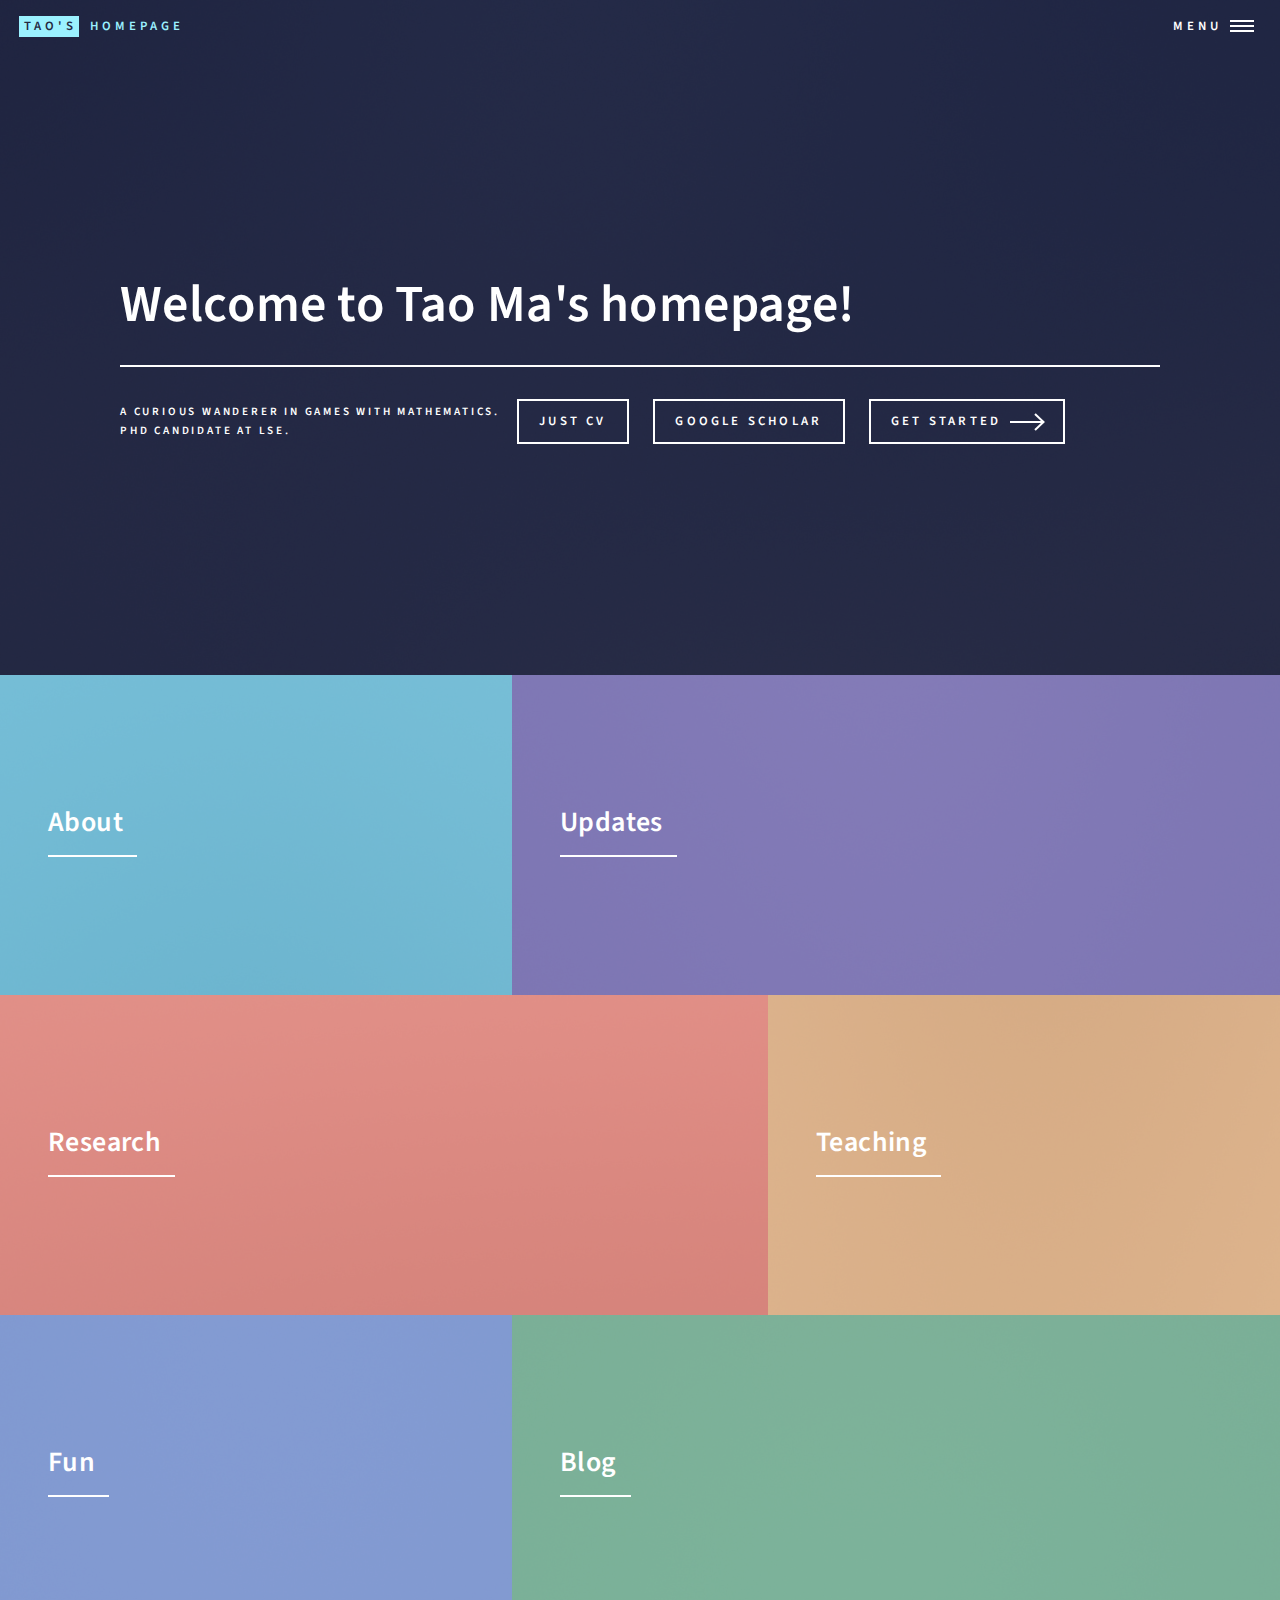
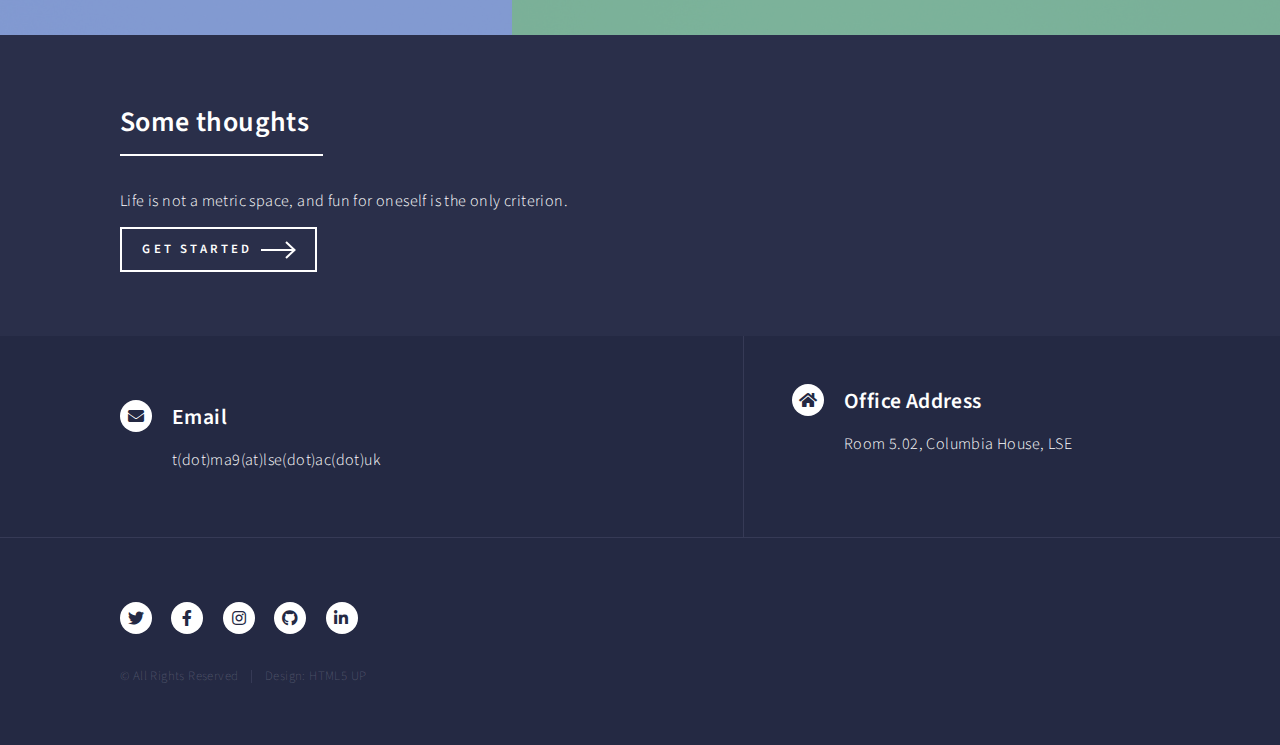
==== commit a77ae806: "scholar" ====
--- a/index.html
+++ b/index.html
@@ -13,16 +13,6 @@
 		<meta name="viewport" content="width=device-width, initial-scale=1, user-scalable=no" />
 		<link rel="stylesheet" href="assets/css/main.css" />
 		<noscript><link rel="stylesheet" href="assets/css/noscript.css" /></noscript>
-
-		<!-- Google tag (gtag.js) -->
-		<script async src="https://www.googletagmanager.com/gtag/js?id=G-JECNV6J9NW"></script>
-		<script>
-			window.dataLayer = window.dataLayer || [];
-			function gtag(){dataLayer.push(arguments);}
-			gtag('js', new Date());
-
-			gtag('config', 'G-JECNV6J9NW');
-		</script>
 	</head>
 	<body class="is-preload">
 
@@ -67,6 +57,9 @@
 									<li><a href="files/CV/cv_medium.pdf" class="button">Just CV</a></li>
 								</ul>
 								<ul class="actions">
+									<li><a href="https://scholar.google.com/citations?hl=en&user=YSMpfhMAAAAJ" class="button">Google Scholar</a></li>
+								</ul>
+								<ul class="actions">
 									<li><a href="#one" class="button next scrolly">Get Started</a></li>
 								</ul>
 							</div>
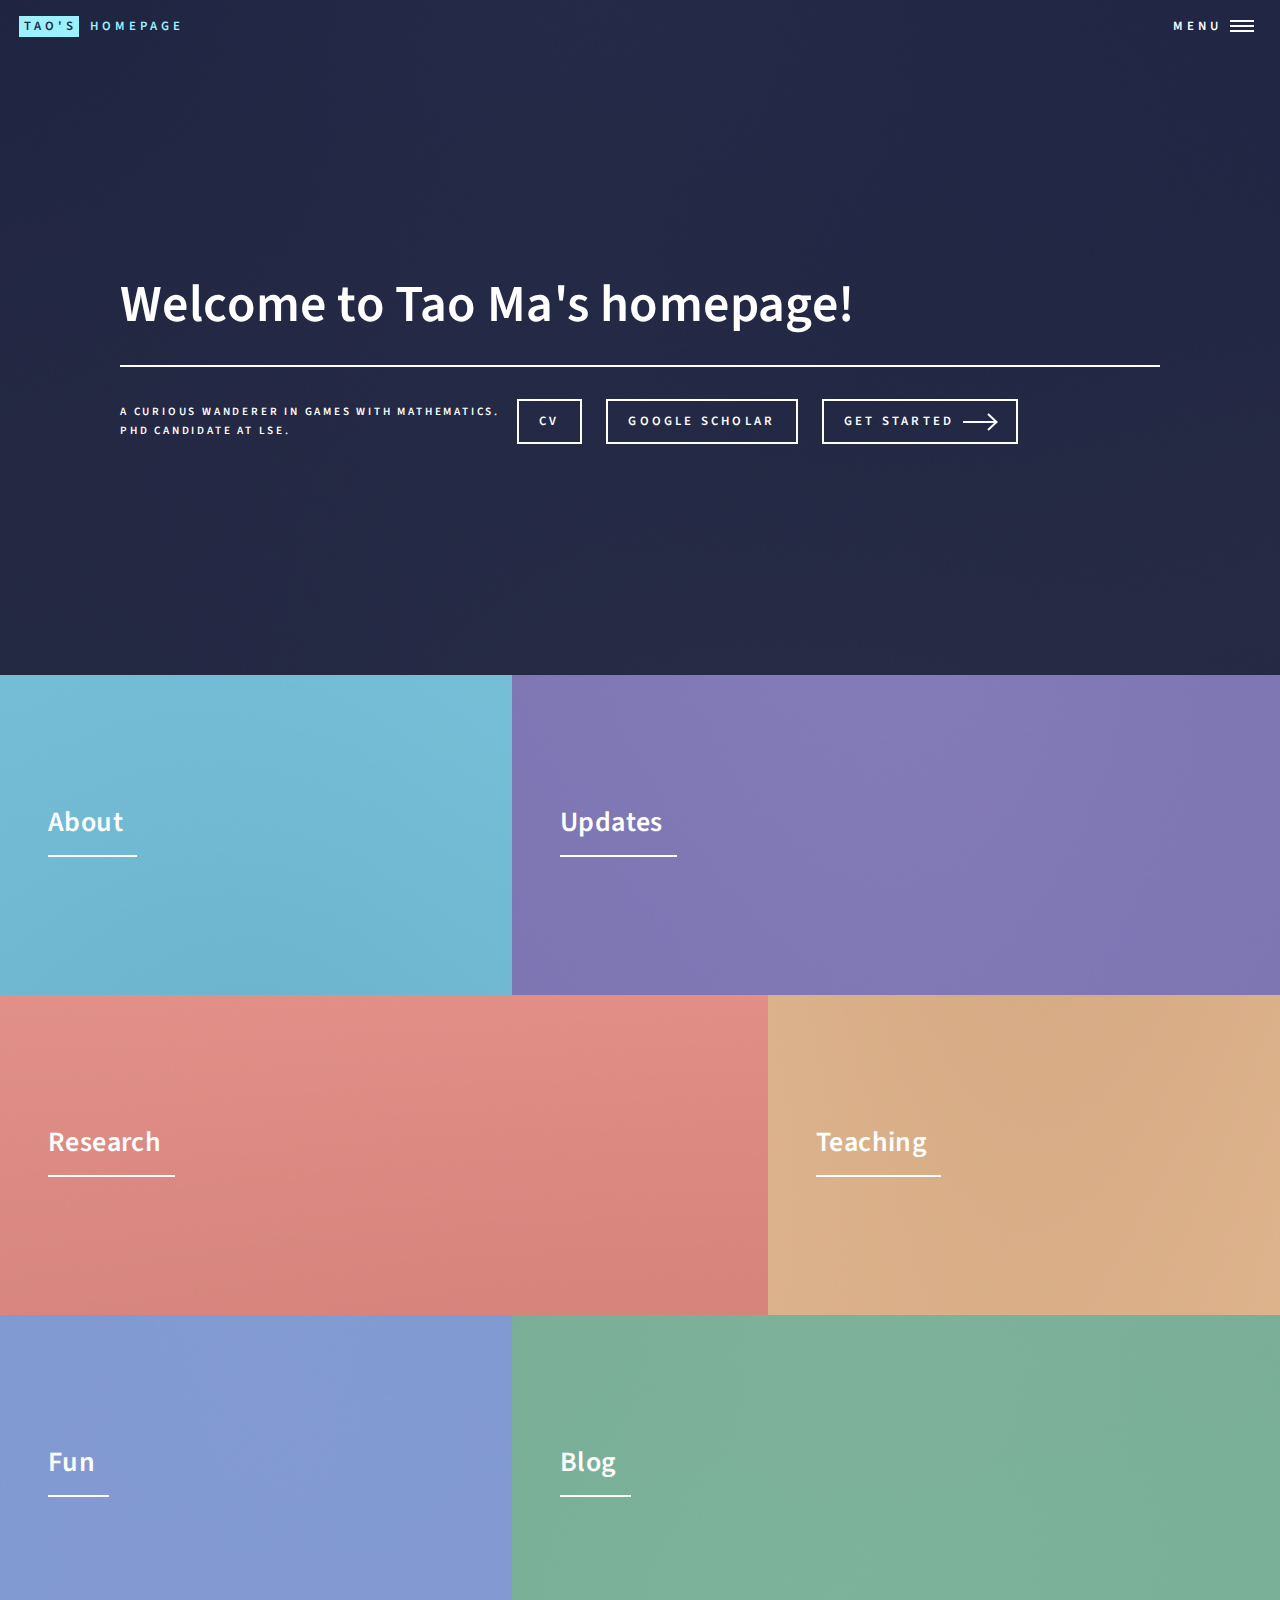
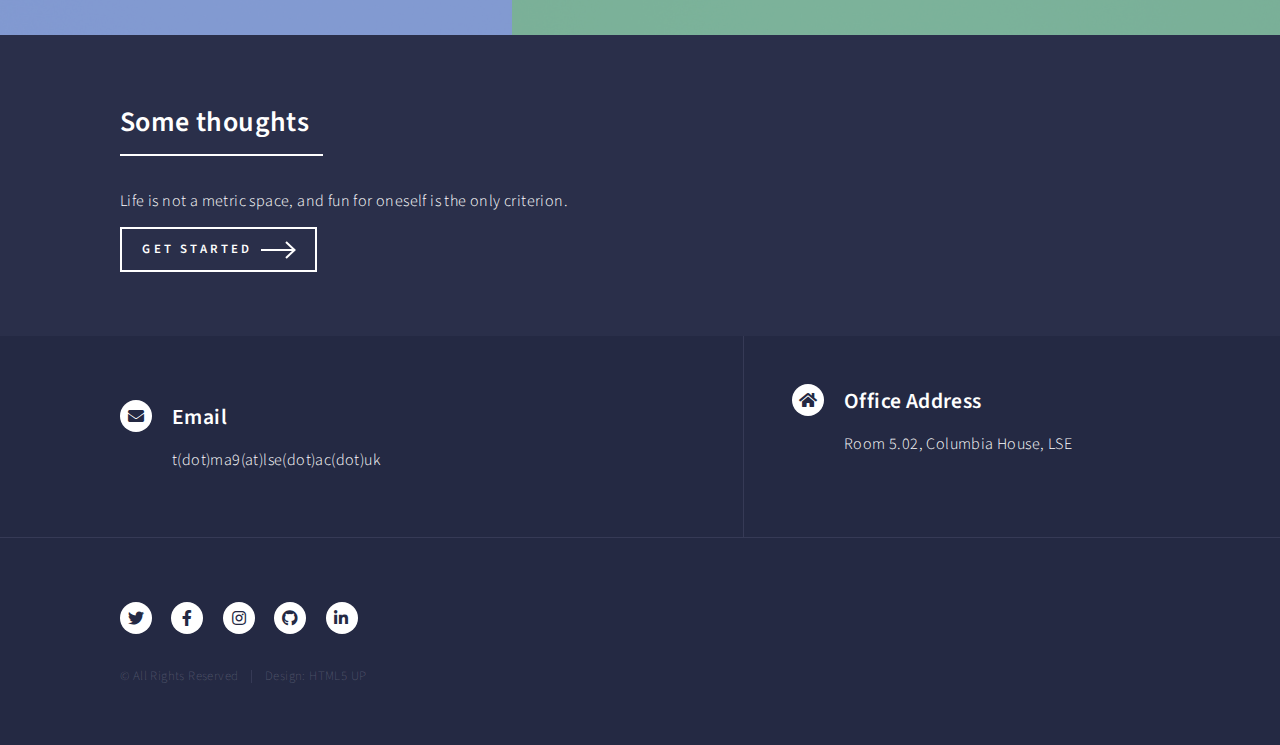
==== commit 294ab06a: "info" ====
--- a/index.html
+++ b/index.html
@@ -54,7 +54,7 @@
 								<p>A curious wanderer in games with mathematics.<br>
 								PhD candidate at LSE.</p>
 								<ul class="actions">
-									<li><a href="files/CV/cv_medium.pdf" class="button">Just CV</a></li>
+									<li><a href="files/CV/cv.pdf" class="button">CV</a></li>
 								</ul>
 								<ul class="actions">
 									<li><a href="https://scholar.google.com/citations?hl=en&user=YSMpfhMAAAAJ" class="button">Google Scholar</a></li>
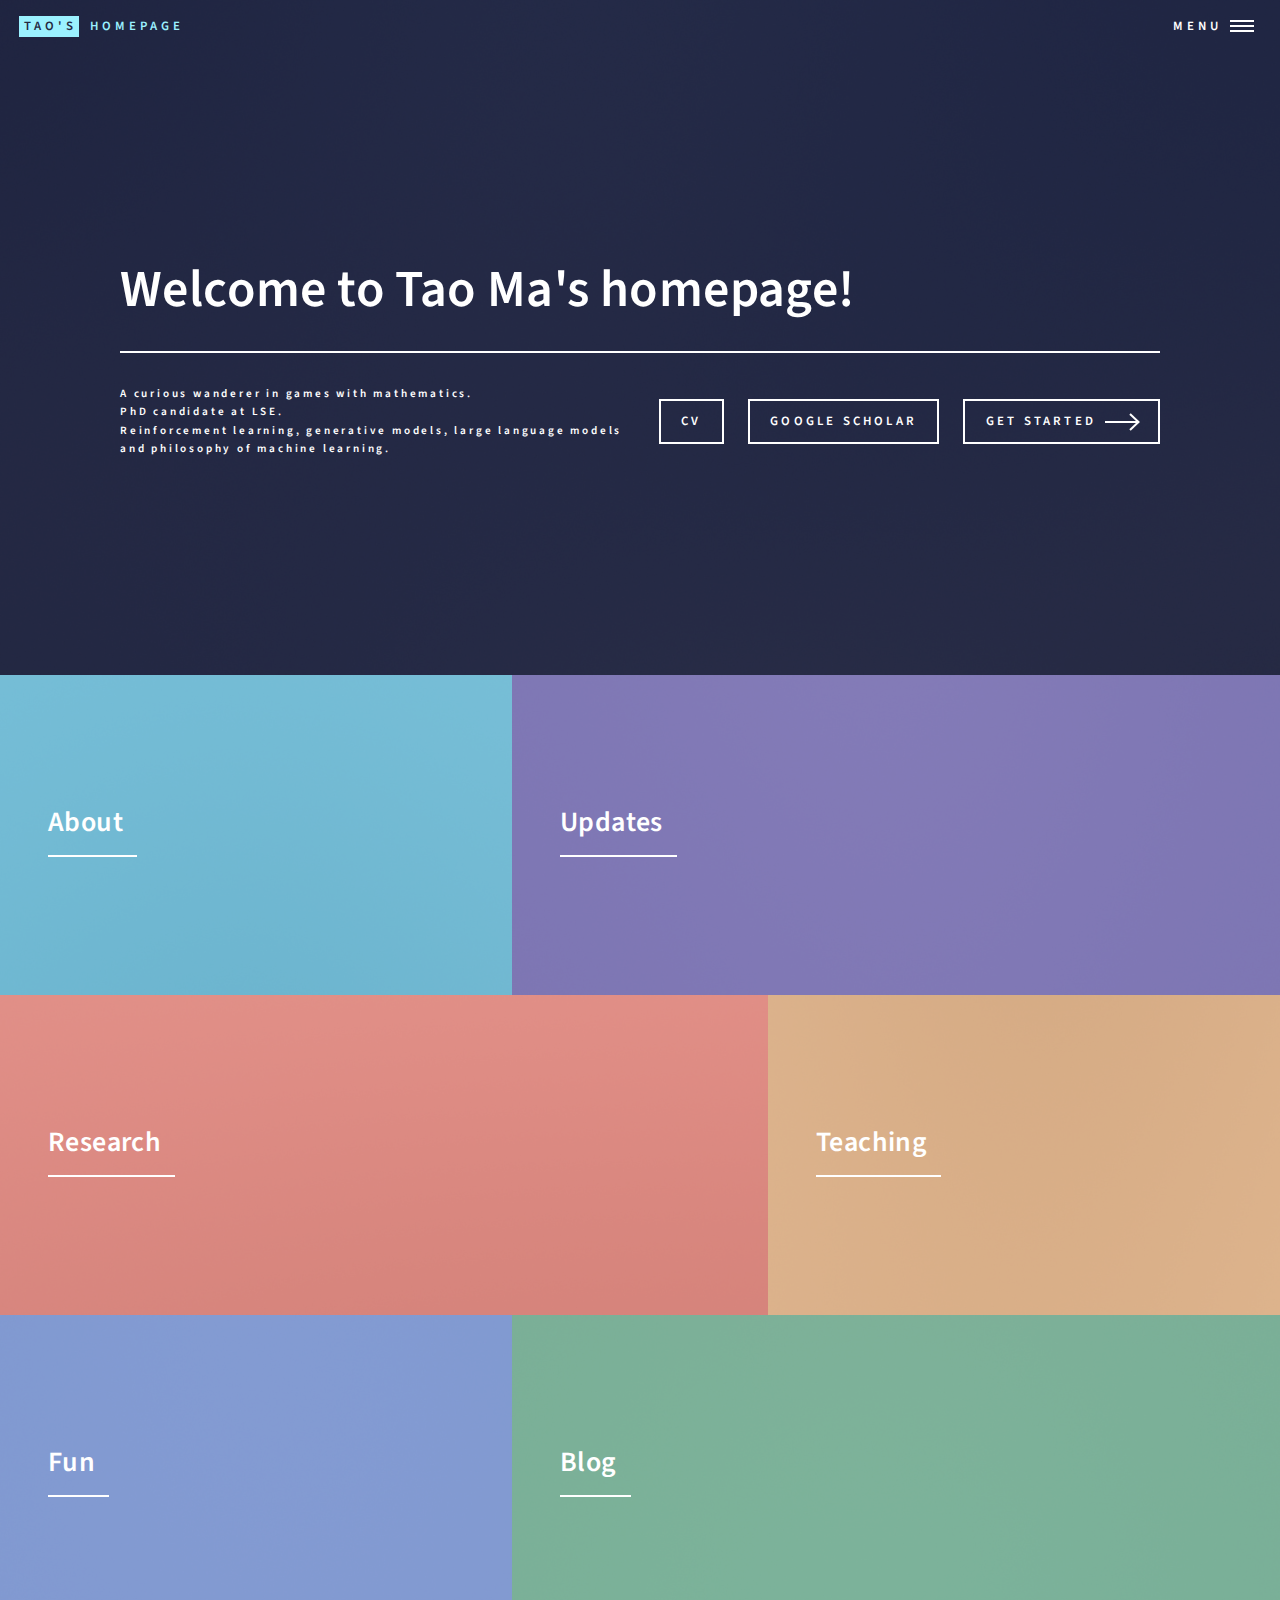
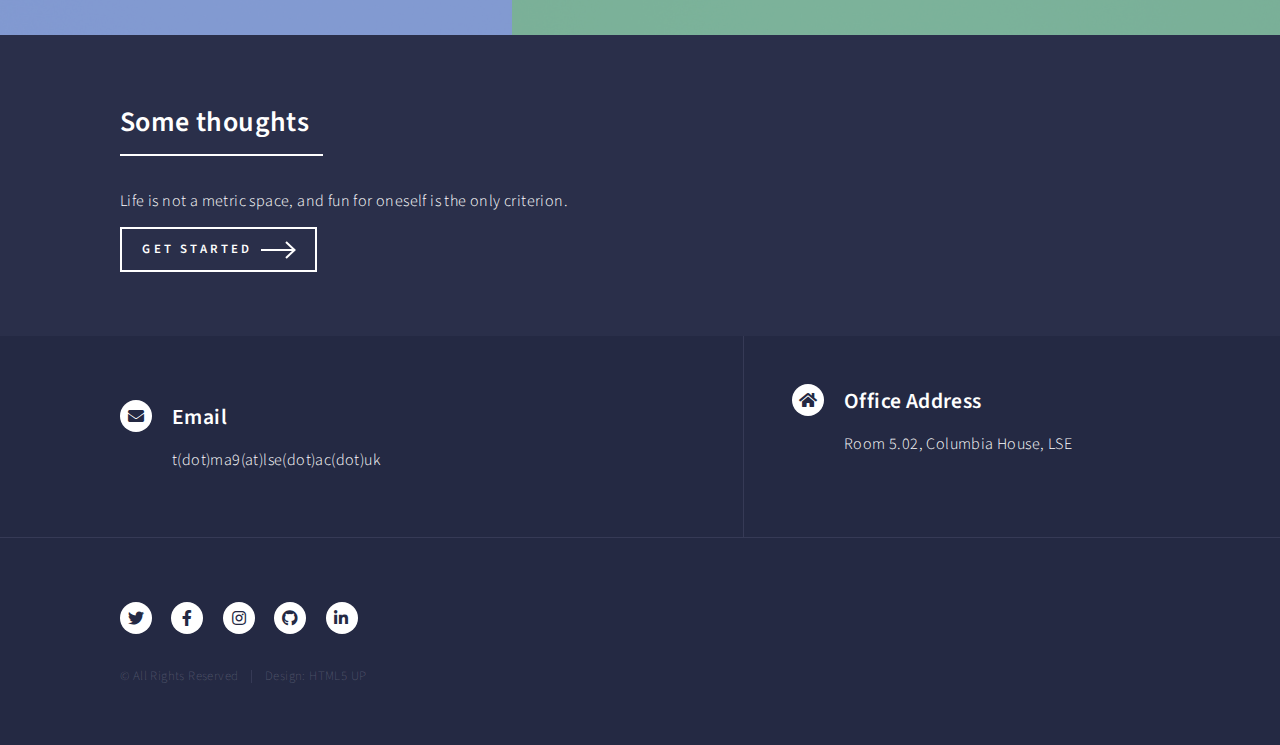
==== commit 61979b1f: "course" ====
--- a/index.html
+++ b/index.html
@@ -51,8 +51,9 @@
 								<h1>Welcome to Tao Ma's homepage!</h1>
 							</header>
 							<div class="content">
-								<p>A curious wanderer in games with mathematics.<br>
-								PhD candidate at LSE.</p>
+								<p style="text-transform: none;">A curious wanderer in games with mathematics.<br>
+								PhD candidate at LSE.<br>
+								Reinforcement learning, generative models, large language models and philosophy of machine learning.</p>
 								<ul class="actions">
 									<li><a href="files/CV/cv.pdf" class="button">CV</a></li>
 								</ul>
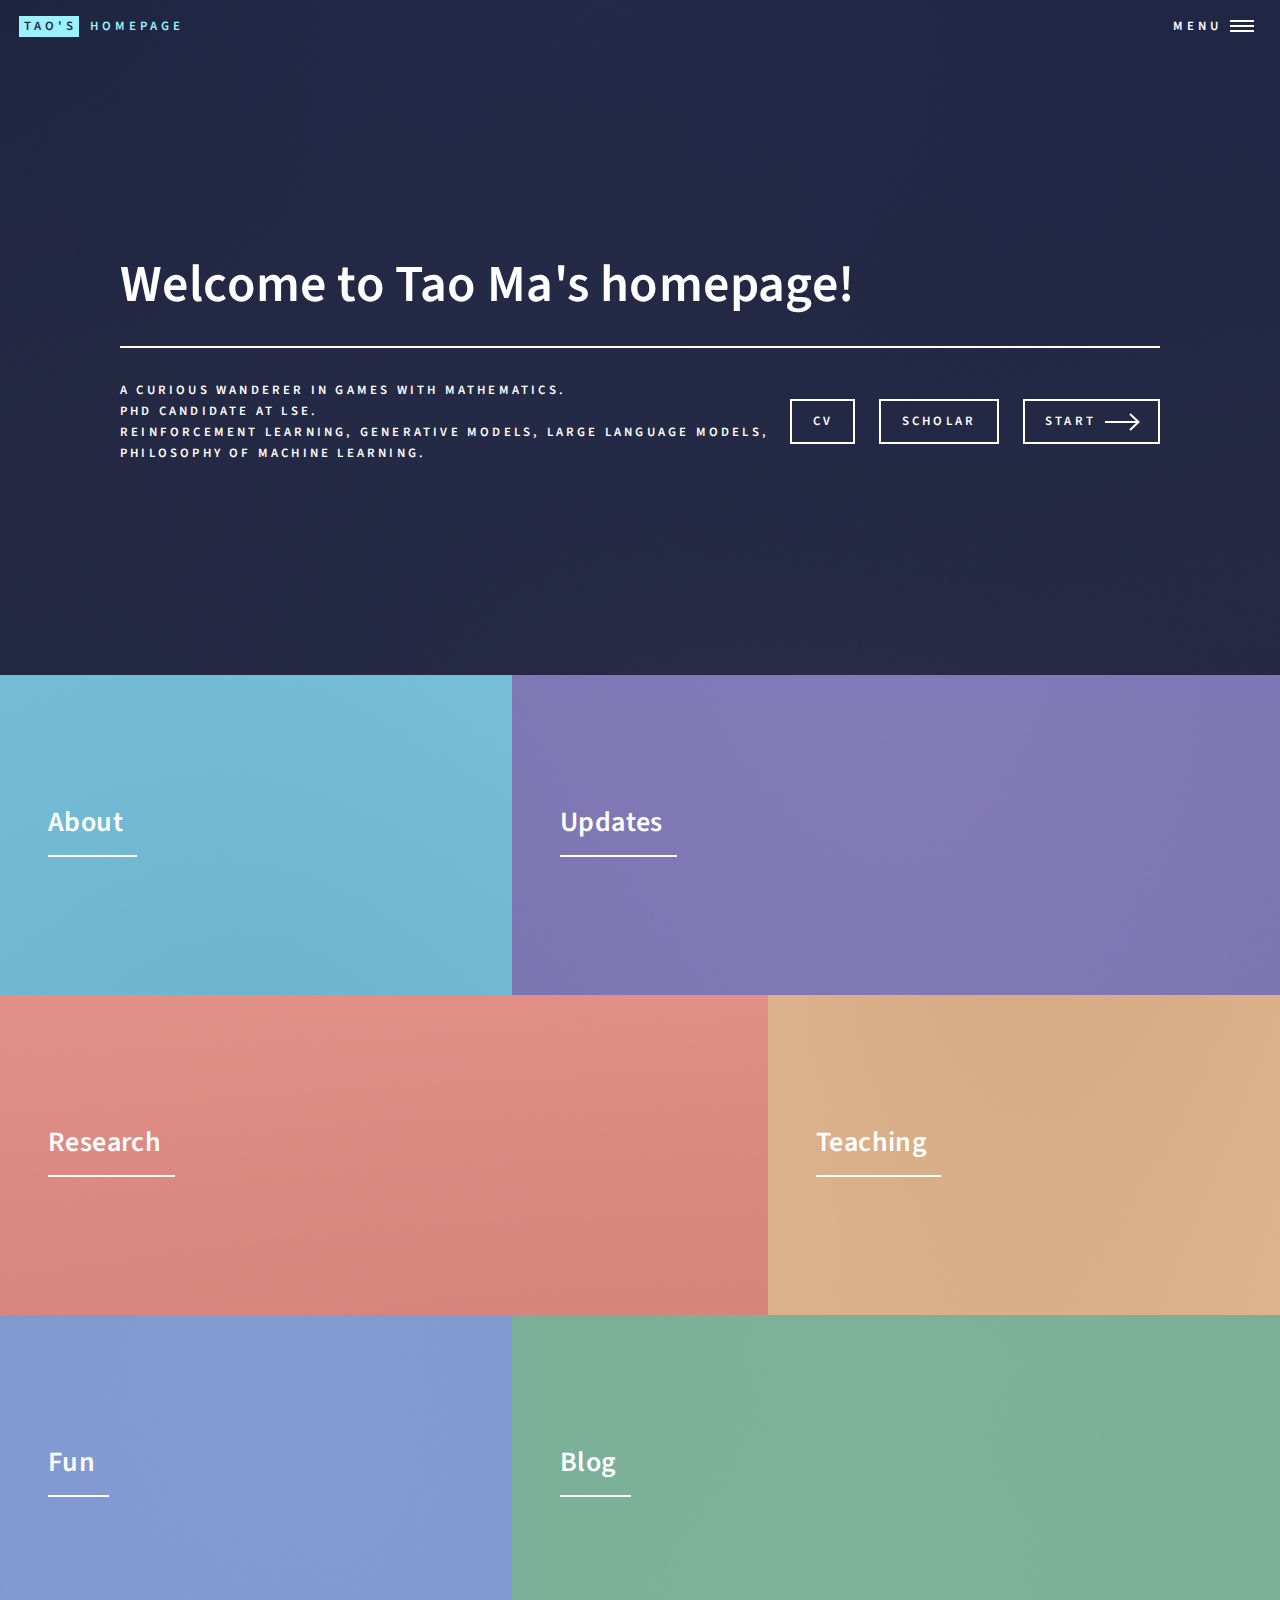
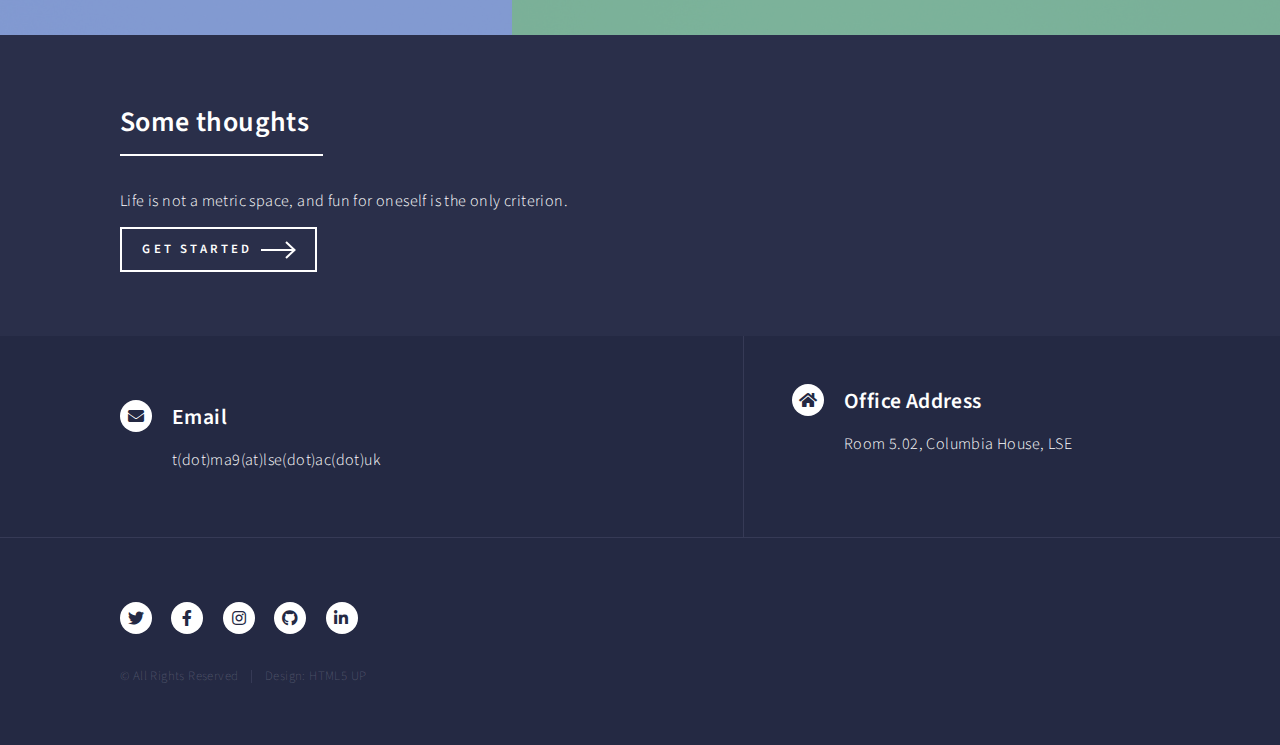
==== commit 9cbf999b: "head" ====
--- a/index.html
+++ b/index.html
@@ -51,17 +51,17 @@
 								<h1>Welcome to Tao Ma's homepage!</h1>
 							</header>
 							<div class="content">
-								<p style="text-transform: none;">A curious wanderer in games with mathematics.<br>
+								<p style="font-size: 0.8em;">A curious wanderer in games with mathematics.<br>
 								PhD candidate at LSE.<br>
-								Reinforcement learning, generative models, large language models and philosophy of machine learning.</p>
+								Reinforcement learning, generative models, large language models, philosophy of machine learning.</p>
 								<ul class="actions">
 									<li><a href="files/CV/cv.pdf" class="button">CV</a></li>
 								</ul>
 								<ul class="actions">
-									<li><a href="https://scholar.google.com/citations?hl=en&user=YSMpfhMAAAAJ" class="button">Google Scholar</a></li>
+									<li><a href="https://scholar.google.com/citations?hl=en&user=YSMpfhMAAAAJ&view_op=list_works&sortby=pubdate" class="button">Scholar</a></li>
 								</ul>
 								<ul class="actions">
-									<li><a href="#one" class="button next scrolly">Get Started</a></li>
+									<li><a href="#one" class="button next scrolly">Start</a></li>
 								</ul>
 							</div>
 						</div>
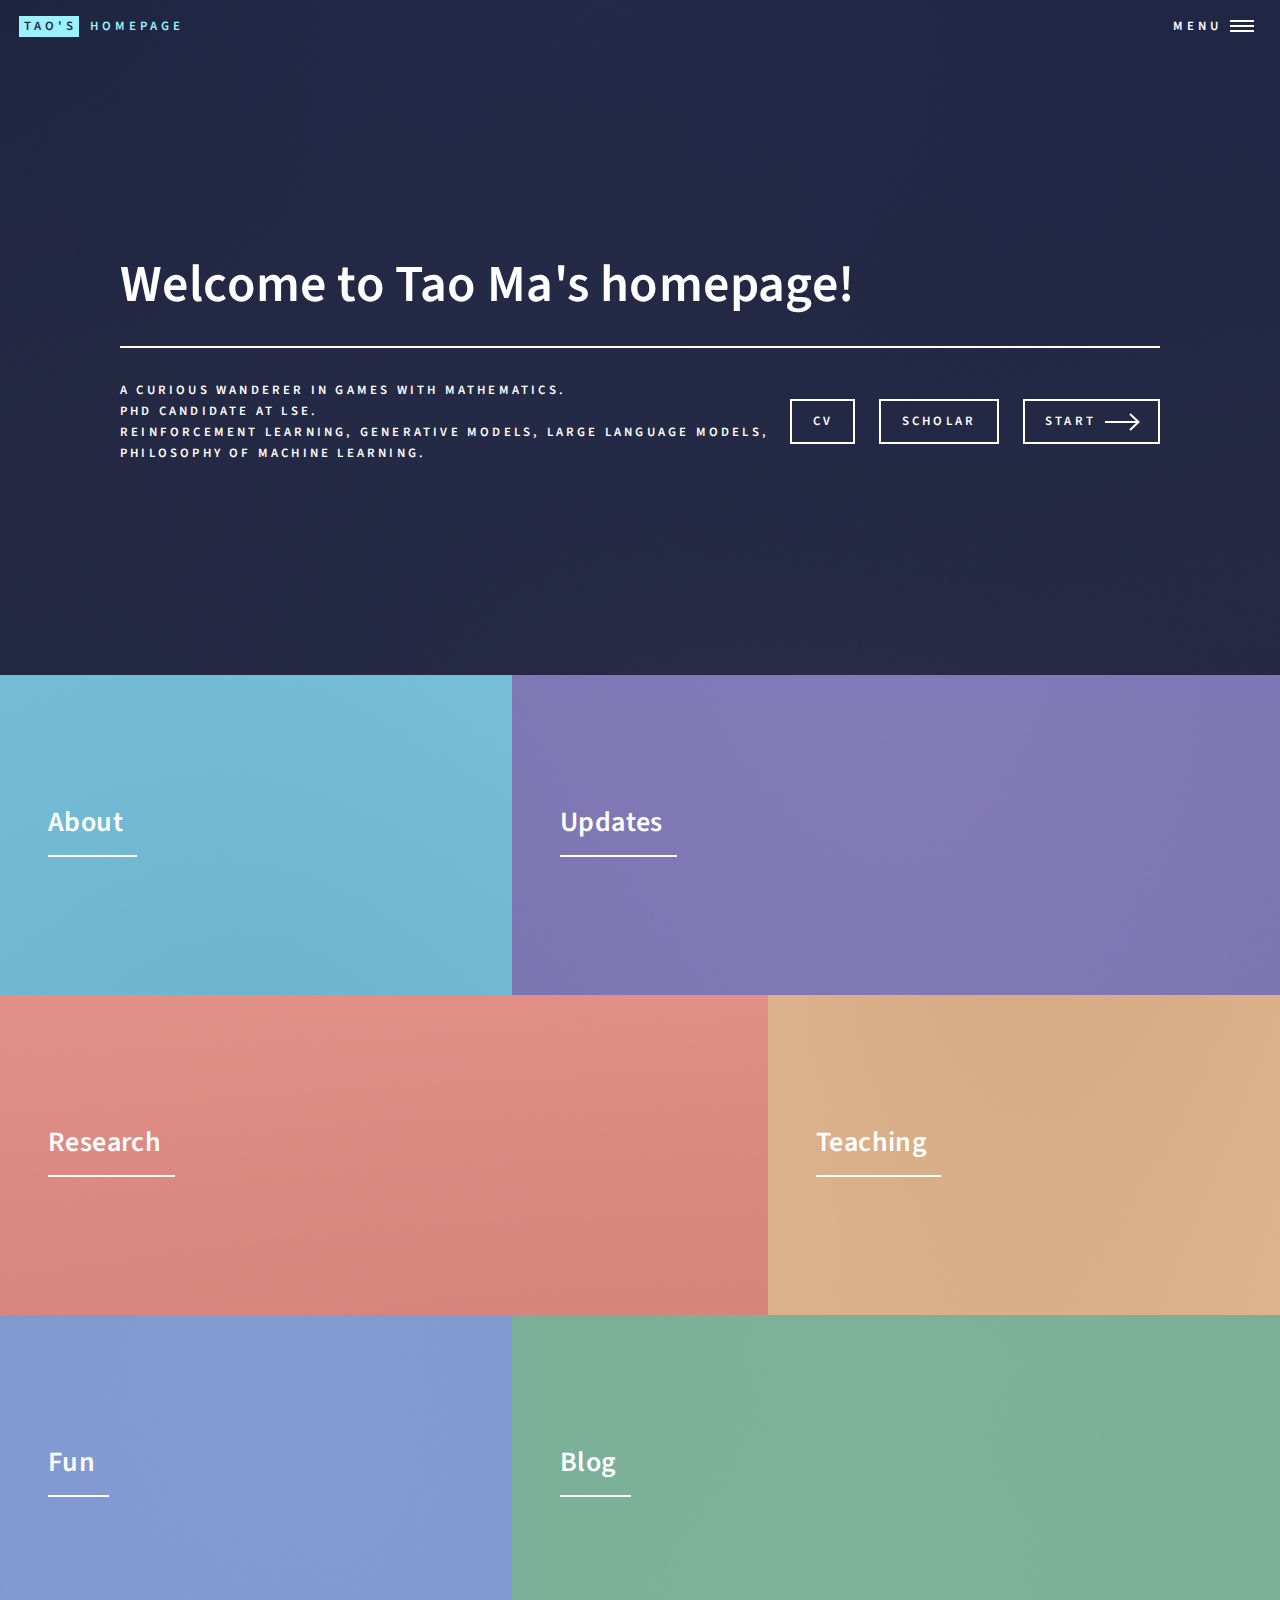
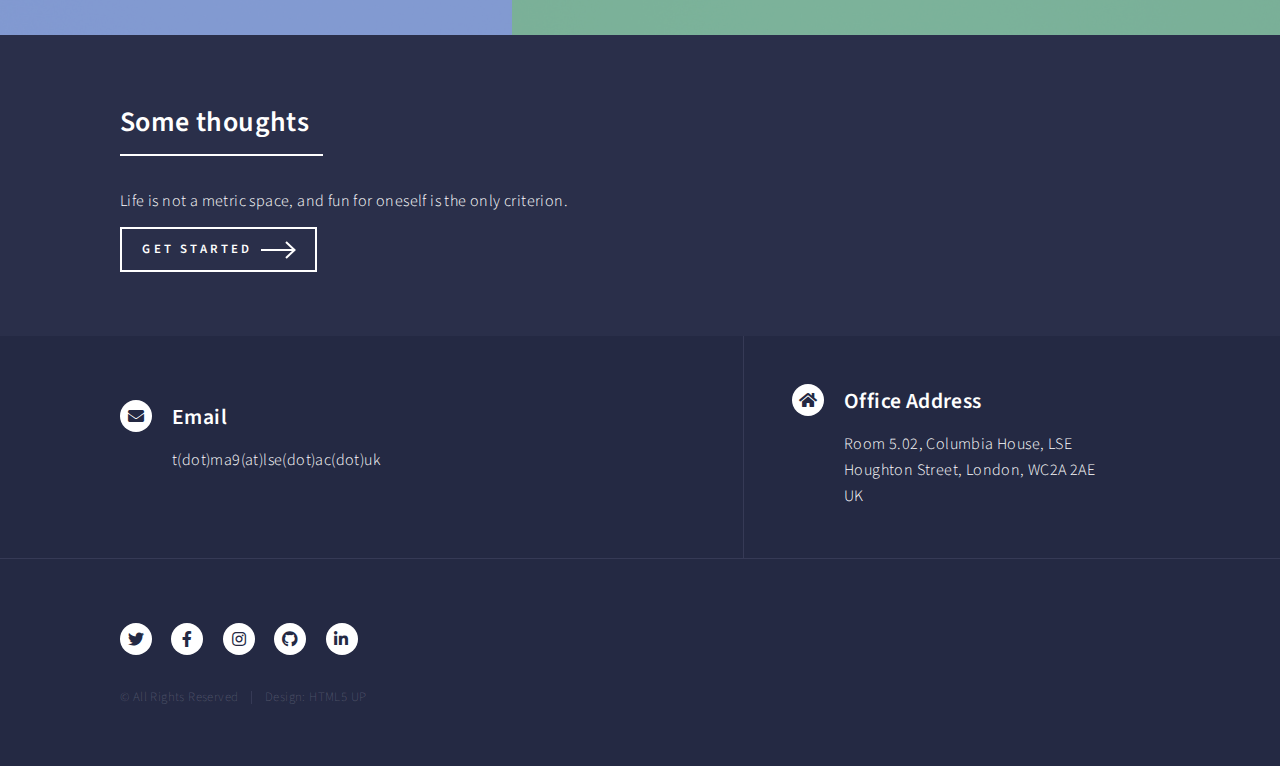
==== commit b5f1fdd0: "adr" ====
--- a/index.html
+++ b/index.html
@@ -163,7 +163,9 @@
 									<div class="contact-method">
 										<span class="icon solid alt fa-home"></span>
 										<h3>Office Address</h3>
-										<span>Room 5.02, Columbia House, LSE</span>
+										<span>Room 5.02, Columbia House, LSE<br>
+											Houghton Street, London, WC2A 2AE<br>
+											UK</span>
 									</div>
 								</section>
 							</section>
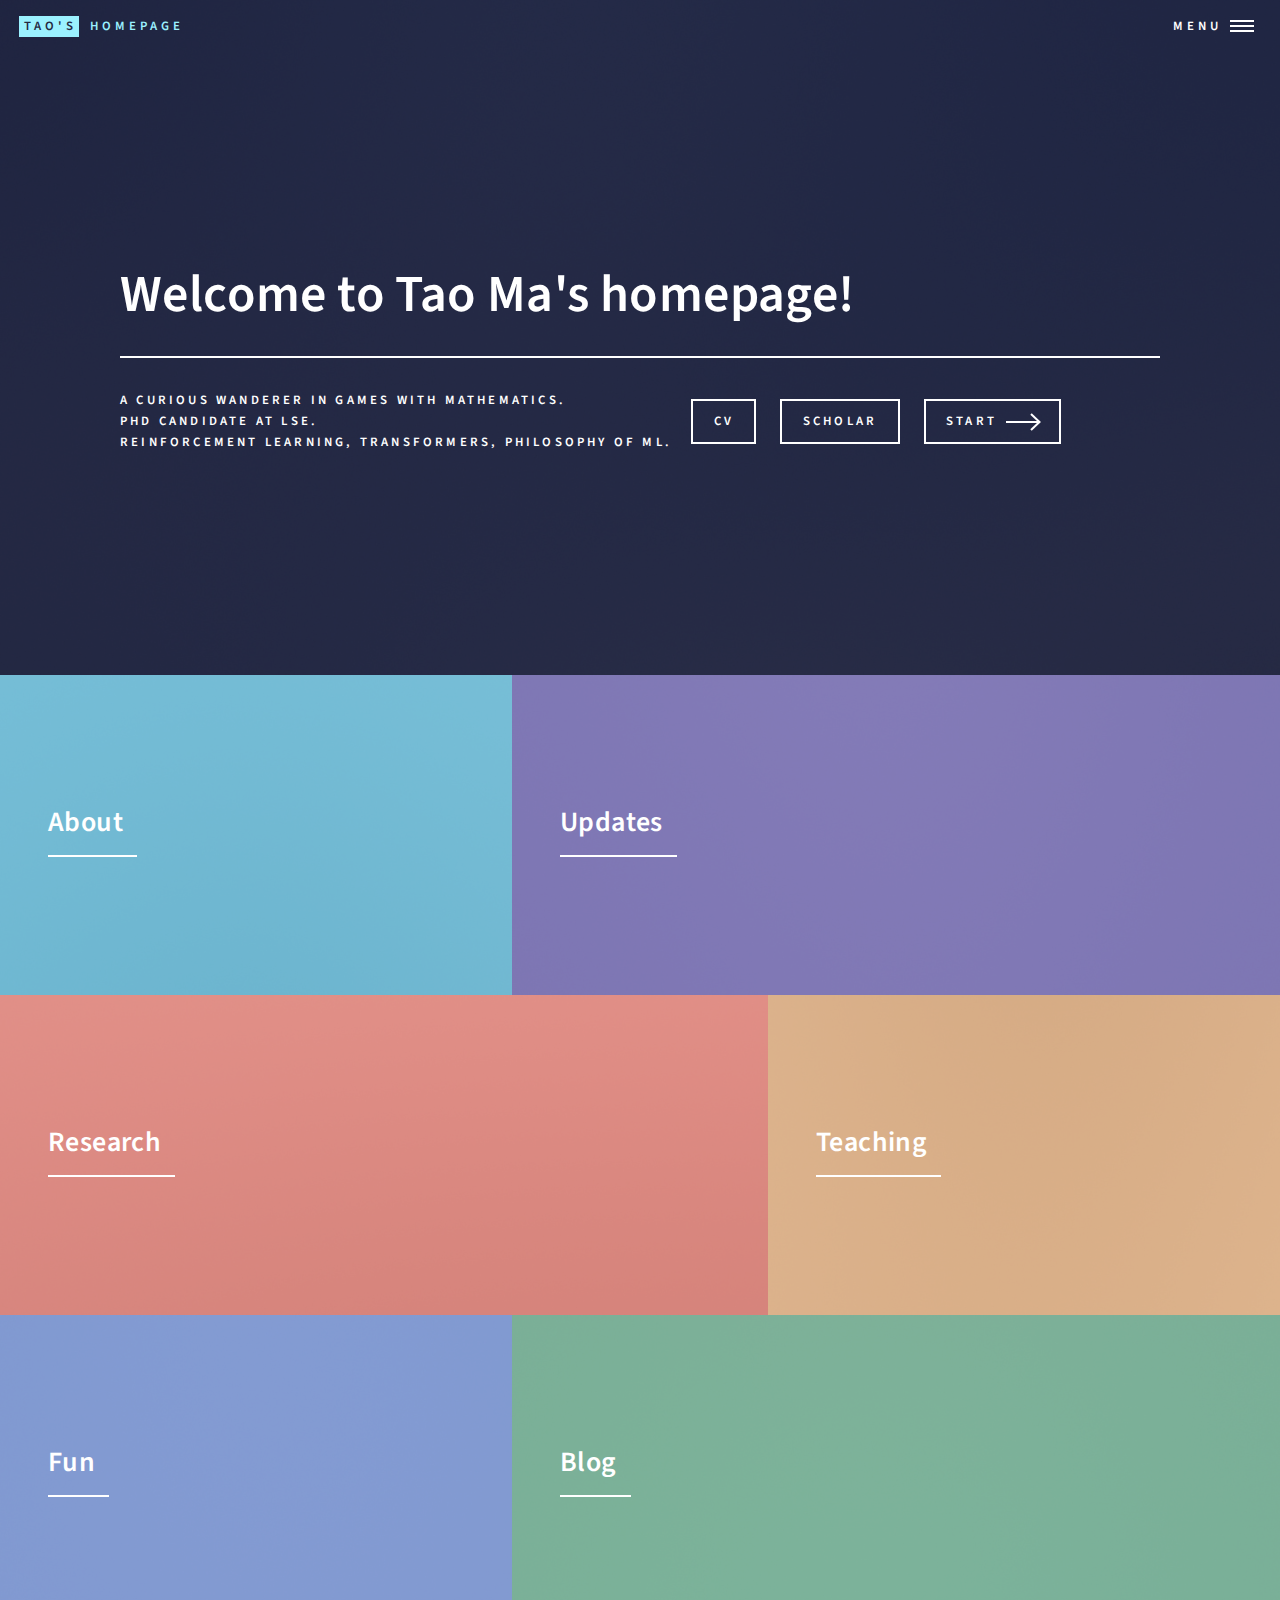
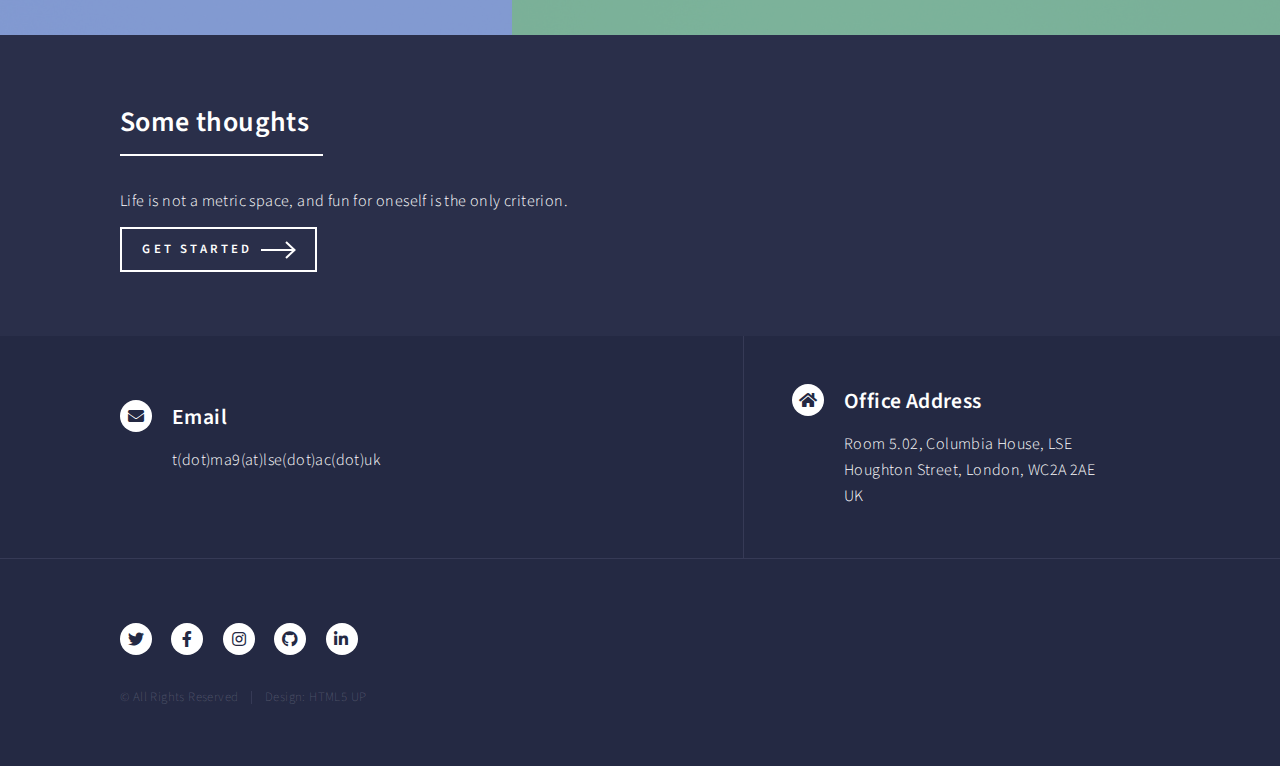
==== commit 759397a8: "index" ====
--- a/index.html
+++ b/index.html
@@ -53,7 +53,7 @@
 							<div class="content">
 								<p style="font-size: 0.8em;">A curious wanderer in games with mathematics.<br>
 								PhD candidate at LSE.<br>
-								Reinforcement learning, generative models, large language models, philosophy of machine learning.</p>
+								Reinforcement learning, transformers, philosophy of ML.</p>
 								<ul class="actions">
 									<li><a href="files/CV/cv.pdf" class="button">CV</a></li>
 								</ul>
